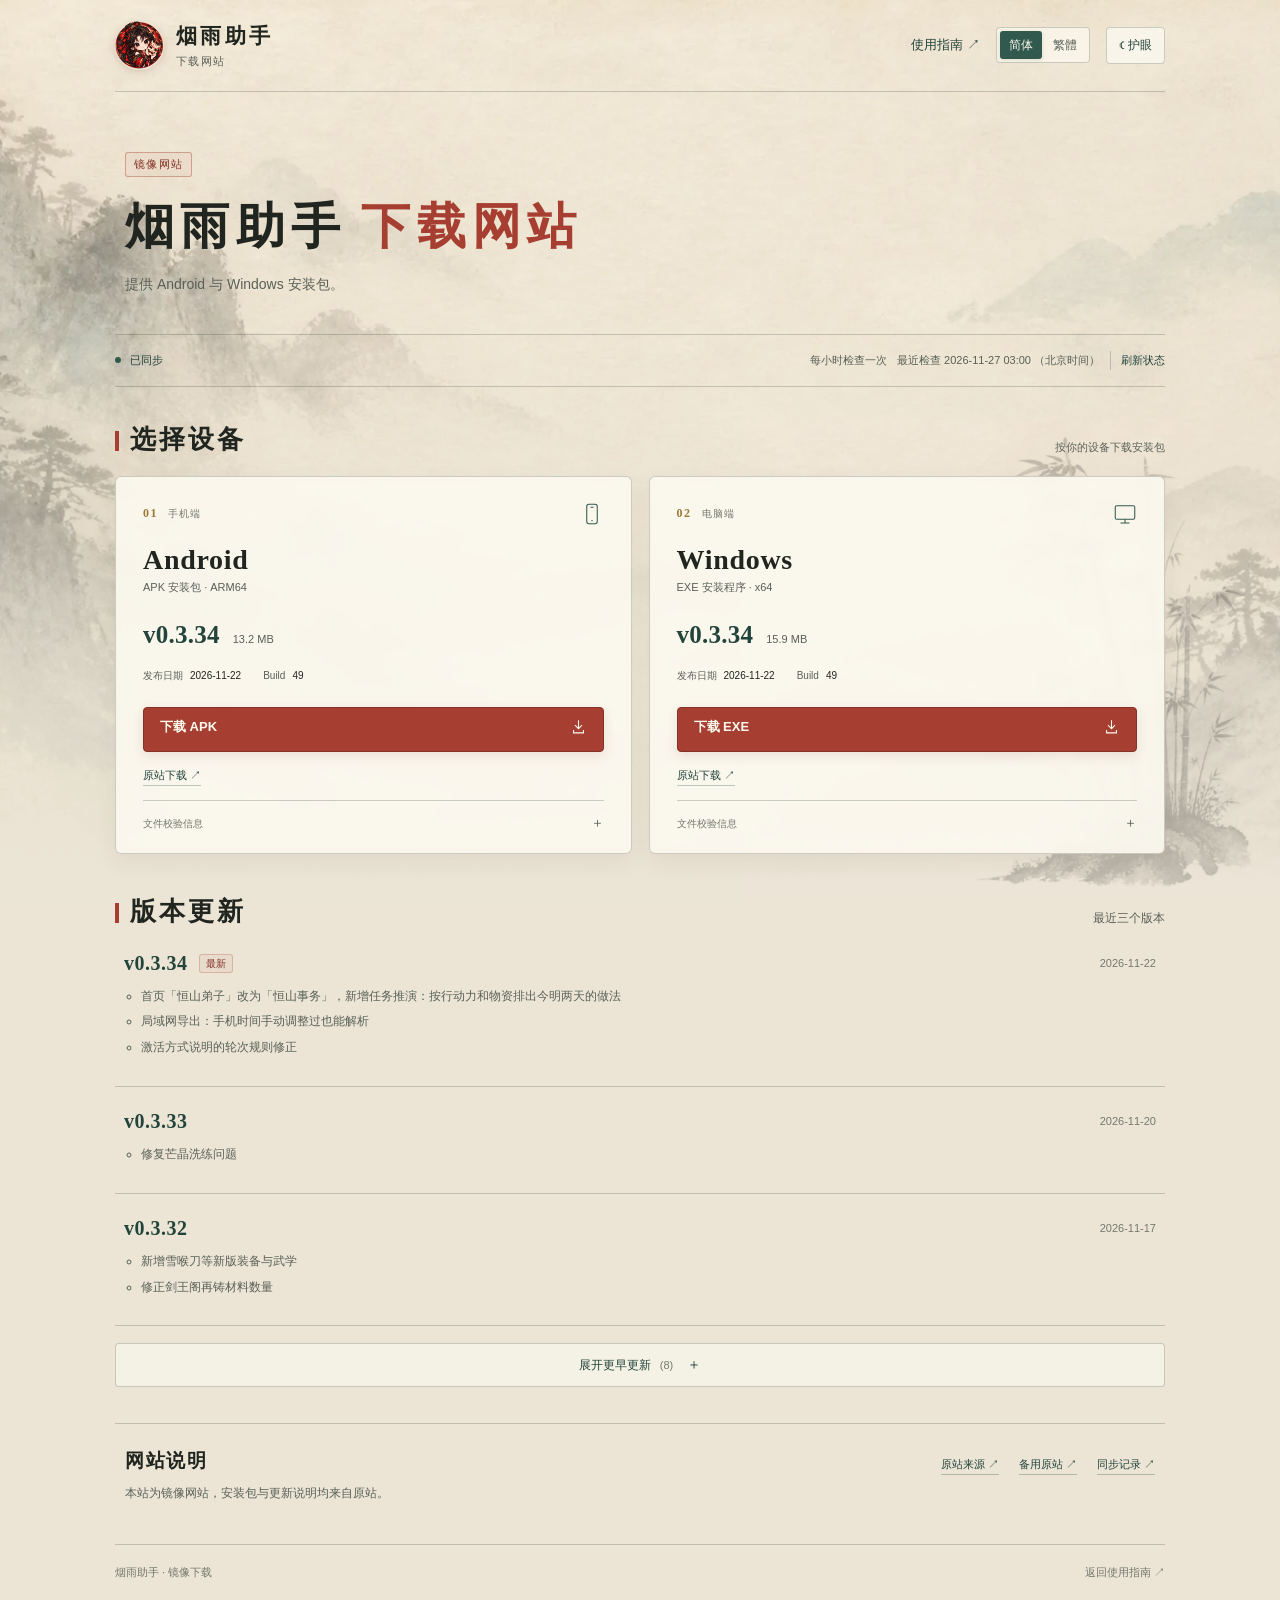
==== downloads/index.html @ e0c85e50 "Update verified app downloads and sync status" ====
<!doctype html>
<html lang="zh-CN" data-theme="bright">
<head>
<meta charset="utf-8"><meta name="viewport" content="width=device-width,initial-scale=1">
<meta name="theme-color" content="#ece5d6"><meta name="description" content="烟雨助手镜像下载网站，提供 Android 与 Windows 安装包及版本更新记录。">
<title>烟雨助手 · 下载网站</title>
<link rel="icon" href="../assets/app-icon.png" type="image/png">
<link rel="stylesheet" href="../style.css?v=20261111-ink">
<link rel="stylesheet" href="download.css?v=20261111-ink1">
<script src="download.js?v=20261111-ink1" defer></script>
</head>
<body class="download-page">
<header class="wrap topbar">
  <a class="brand" href="./"><img class="brand-logo" src="../assets/app-icon.png" width="49" height="49" alt=""><span class="brand-titles"><span class="brand-title" data-i18n="appName">烟雨助手</span><span class="brand-sub" data-i18n="downloadSite">下载网站</span></span></a>
  <nav class="toplinks" aria-label="网站导航"><a class="guide-link" href="../"><span data-i18n="guide">使用指南</span> ↗</a><div class="lang-switch" role="group" aria-label="语言切换"><button class="lang-option" type="button" data-lang="simplified" aria-pressed="true">简体</button><button class="lang-option" type="button" data-lang="traditional" aria-pressed="false">繁體</button></div><button class="theme-btn" id="themeButton" type="button" aria-pressed="false">☾ <span data-i18n="care">护眼</span></button></nav>
</header>
<main class="wrap main">
<section class="download-hero" aria-labelledby="page-title"><span class="mirror-label" data-i18n="mirrorSite">镜像网站</span><h1 id="page-title"><span data-i18n="appName">烟雨助手</span><em data-i18n="downloadSite">下载网站</em></h1><p data-i18n="intro">提供 Android 与 Windows 安装包。</p></section>
<div class="sync-line" data-status="statusOk"><span class="sync-state"><i class="sync-dot" aria-hidden="true"></i><b id="sync-status" data-i18n="statusOk">已同步</b></span><span class="sync-info"><span class="cadence" data-i18n="hourly">每小时检查一次</span><span><span data-i18n="lastChecked">最近检查</span> <time id="checked-time">2026-11-27 03:00</time> <span data-i18n="beijingTime">（北京时间）</span></span><button class="refresh-state" id="refresh-state" type="button" data-i18n="refresh">刷新状态</button></span></div>
<p class="refresh-message" id="refresh-message" role="status" hidden></p>
<section class="download-section" id="downloads" aria-labelledby="devices-title">
  <div class="section-head"><h2 id="devices-title" data-i18n="chooseDevice">选择设备</h2><p data-i18n="platformNote">按你的设备下载安装包</p></div>
  <div class="download-grid">
    <article class="download-card" data-platform="android"><div class="device-head"><span class="device-index">01 <span data-i18n="mobile">手机端</span></span><svg class="device-icon" viewBox="0 0 32 32" aria-hidden="true"><rect x="9" y="3" width="14" height="26" rx="3"/><path d="M14 7h4m-3 18h2"/></svg></div><h3 class="device-title">Android</h3><p class="device-format"><span data-i18n="apkPackage">APK 安装包</span> · ARM64</p><div class="package-version"><strong data-field="version">v0.3.34</strong><span data-field="size">13.2 MB</span></div><div class="package-meta"><span><span data-i18n="releaseDate">发布日期</span><b data-field="date">2026-11-22</b></span><span>Build<b data-field="build">49</b></span></div><div data-button><a class="download-button" data-download href="https://github.com/yygx-guide/yygx-guide.github.io/releases/download/yyhelper-android-b49-7364f1a935f95ec9/yyhelper-0.3.34-49-android.apk"><span data-i18n="downloadAPK">下载 APK</span><svg viewBox="0 0 24 24" aria-hidden="true"><path d="M12 3v12m-5-5 5 5 5-5M5 17v4h14v-4"/></svg></a></div><div class="package-links"><a class="source-download" data-source href="https://download.yanyuhelper.com/releases/android/49/download.html" target="_blank" rel="noopener noreferrer"><span data-i18n="originalDownload">原站下载</span> ↗</a></div><details class="file-verification"><summary data-i18n="fileCheck">文件校验信息</summary><code data-field="sha">7364f1a935f95ec9d36763ebebf7e92949b7b2e966c42a70a129a04872b217c0</code></details></article>
    <article class="download-card" data-platform="windows"><div class="device-head"><span class="device-index">02 <span data-i18n="desktop">电脑端</span></span><svg class="device-icon" viewBox="0 0 32 32" aria-hidden="true"><rect x="3" y="5" width="26" height="18" rx="2"/><path d="M10 28h12m-6-5v5"/></svg></div><h3 class="device-title">Windows</h3><p class="device-format"><span data-i18n="exePackage">EXE 安装程序</span> · x64</p><div class="package-version"><strong data-field="version">v0.3.34</strong><span data-field="size">15.9 MB</span></div><div class="package-meta"><span><span data-i18n="releaseDate">发布日期</span><b data-field="date">2026-11-22</b></span><span>Build<b data-field="build">49</b></span></div><div data-button><a class="download-button" data-download href="https://github.com/yygx-guide/yygx-guide.github.io/releases/download/yyhelper-windows-b49-634d7f4524b3fba5/yyhelper-0.3.34-49-windows.exe"><span data-i18n="downloadEXE">下载 EXE</span><svg viewBox="0 0 24 24" aria-hidden="true"><path d="M12 3v12m-5-5 5 5 5-5M5 17v4h14v-4"/></svg></a></div><div class="package-links"><a class="source-download" data-source href="https://download.yanyuhelper.com/releases/windows/49/download.html" target="_blank" rel="noopener noreferrer"><span data-i18n="originalDownload">原站下载</span> ↗</a></div><details class="file-verification"><summary data-i18n="fileCheck">文件校验信息</summary><code data-field="sha">634d7f4524b3fba50d913ee6c834e1d4a8c633ed17f52eef0255d42090df9e50</code></details></article>
  </div>
</section>
<section class="release-section" aria-labelledby="releases-title"><div class="section-head"><h2 id="releases-title" data-i18n="releaseHistory">版本更新</h2><p data-i18n="recentThree">最近三个版本</p></div><ol class="release-list" id="recent-releases"><li class="release-entry"><div class="release-head"><div><h3>v0.3.34</h3><span class="latest-label" data-i18n="latest">最新</span></div><time>2026-11-22</time></div><div class="release-copy"><ul><li data-note="首页「恒山弟子」改为「恒山事务」，新增任务推演：按行动力和物资排出今明两天的做法">首页「恒山弟子」改为「恒山事务」，新增任务推演：按行动力和物资排出今明两天的做法</li><li data-note="局域网导出：手机时间手动调整过也能解析">局域网导出：手机时间手动调整过也能解析</li><li data-note="激活方式说明的轮次规则修正">激活方式说明的轮次规则修正</li></ul></div></li><li class="release-entry"><div class="release-head"><div><h3>v0.3.33</h3></div><time>2026-11-20</time></div><div class="release-copy"><ul><li data-note="修复芒晶洗练问题">修复芒晶洗练问题</li></ul></div></li><li class="release-entry"><div class="release-head"><div><h3>v0.3.32</h3></div><time>2026-11-17</time></div><div class="release-copy"><ul><li data-note="新增雪喉刀等新版装备与武学">新增雪喉刀等新版装备与武学</li><li data-note="修正剑王阁再铸材料数量">修正剑王阁再铸材料数量</li></ul></div></li></ol><details class="history-disclosure" id="history-disclosure" ><summary><span class="when-closed" data-i18n="showHistory">展开更早更新</span><span class="when-open" data-i18n="hideHistory">收起历史更新</span><span class="history-count">(<span id="older-count">8</span>)</span></summary><ol class="release-list" id="older-releases"><li class="release-entry"><div class="release-head"><div><h3>v0.3.31</h3></div><time>2026-11-17</time></div><div class="release-copy"><ul><li data-note="局域网捕获优化">局域网捕获优化</li><li data-note="新增烟雨衣橱预览">新增烟雨衣橱预览</li></ul></div></li><li class="release-entry"><div class="release-head"><div><h3>v0.3.30</h3></div><time>2026-11-15</time></div><div class="release-copy"><ul><li data-note="新增鬼市推演相关功能">新增鬼市推演相关功能</li></ul></div></li><li class="release-entry"><div class="release-head"><div><h3>v0.3.29</h3></div><time>2026-11-15</time></div><div class="release-copy"><ul><li data-note="鸿蒙新增「文件解析」：可导入抓包文件（.har）导出存档，支持手机扫码上传">鸿蒙新增「文件解析」：可导入抓包文件（.har）导出存档，支持手机扫码上传</li><li data-note="副本掉落按实测存档校正，掉落与装备更准确">副本掉落按实测存档校正，掉落与装备更准确</li><li data-note="自动洗脉：目标改为排序，可选非紫脉（蓝、绿、白），计算更快">自动洗脉：目标改为排序，可选非紫脉（蓝、绿、白），计算更快</li><li data-note="恒山弟子：推演可暂停、继续，算不完也先给出路线；每日经验按游戏分笔到账">恒山弟子：推演可暂停、继续，算不完也先给出路线；每日经验按游戏分笔到账</li><li data-note="自动虎骨：按体力与材料排出合计虎骨最多的顺序">自动虎骨：按体力与材料排出合计虎骨最多的顺序</li><li data-note="精炼：角色内劲罡气计入精炼等级加成，修正预览次数">精炼：角色内劲罡气计入精炼等级加成，修正预览次数</li><li data-note="无附加装备也能推演附加材料">无附加装备也能推演附加材料</li><li data-note="手机版不再提供 ADB 导出（仅 Windows）">手机版不再提供 ADB 导出（仅 Windows）</li><li data-note="修正 Windows 局域网有时选不了 IP">修正 Windows 局域网有时选不了 IP</li><li data-note="云端存档显示实际会员等级">云端存档显示实际会员等级</li></ul></div></li><li class="release-entry"><div class="release-head"><div><h3>v0.3.28</h3></div><time>2026-11-12</time></div><div class="release-copy"><ul><li data-note="局域网兼容性优化">局域网兼容性优化</li></ul></div></li><li class="release-entry"><div class="release-head"><div><h3>v0.3.27</h3></div><time>2026-11-11</time></div><div class="release-copy"><ul><li data-note="日志完善">日志完善</li></ul></div></li><li class="release-entry"><div class="release-head"><div><h3>v0.3.25</h3></div><time>2026-11-11</time></div><div class="release-copy"><ul><li data-note="日志完善">日志完善</li></ul></div></li><li class="release-entry"><div class="release-head"><div><h3>v0.3.22</h3></div><time>2026-11-09</time></div><div class="release-copy"><ul><li data-note="修复 iOS 局域网导出解析失败的问题">修复 iOS 局域网导出解析失败的问题</li></ul></div></li><li class="release-entry"><div class="release-head"><div><h3>v0.3.10</h3></div><time>2026-11-01</time></div><div class="release-copy"><ul><li data-note="修复局域网鸿蒙导出">修复局域网鸿蒙导出</li><li data-note="修复某些功能加载存档显示数据不完整">修复某些功能加载存档显示数据不完整</li><li data-note="优化已解锁三槽的恒山子弟模拟优化">优化已解锁三槽的恒山子弟模拟优化</li><li data-note="优化精炼锻造银两显示">优化精炼锻造银两显示</li><li data-note="优化部分功能的使用">优化部分功能的使用</li></ul></div></li></ol></details></section>
<section class="source-section" aria-labelledby="source-title"><div><h2 id="source-title" data-i18n="siteInfo">网站说明</h2><p data-i18n="mirrorDescription">本站为镜像网站，安装包与更新说明均来自原站。</p></div><nav class="source-links" aria-label="来源"><a href="https://download.yanyuhelper.com/" target="_blank" rel="noopener noreferrer"><span data-i18n="source">原站来源</span> ↗</a><a href="https://download.yyhelper.app/" target="_blank" rel="noopener noreferrer"><span data-i18n="alternateSource">备用原站</span> ↗</a><a href="https://github.com/yygx-guide/yygx-guide.github.io/actions/workflows/sync-yyhelper.yml" target="_blank" rel="noopener noreferrer"><span data-i18n="syncHistory">同步记录</span> ↗</a></nav></section>
</main><footer class="wrap footer"><span data-i18n="footer">烟雨助手 · 镜像下载</span><a href="../"><span data-i18n="backGuide">返回使用指南</span> ↗</a></footer>
</body></html>
---- style.css ----
/* 观星导航：从所提供客户端的水墨视觉体系提取配色，重新设计网页布局 */
:root{color-scheme:light;--paper:#ece5d6;--paper-raised:#fbf8ef;--paper-soft:#e8dfcd;--ink:#20251f;--muted:#596057;--muted-light:#74786d;--line:rgba(40,50,43,.22);--pine:#31594d;--pine-deep:#23443b;--red:#a63f31;--red-deep:#843126;--gold:#9a7838;--shadow:rgba(57,48,36,.12);--serif:"Noto Serif CJK SC","Noto Serif SC","Source Han Serif SC","Songti SC",STSong,serif;--sans:"Noto Sans CJK SC","Noto Sans SC","Microsoft YaHei","PingFang SC",sans-serif}
*{box-sizing:border-box}html{scroll-behavior:smooth}body{min-width:320px;margin:0;background:var(--paper);color:var(--ink);font-family:var(--sans);line-height:1.7;isolation:isolate;position:relative}body::before{content:"";position:fixed;inset:0;z-index:-2;background:linear-gradient(180deg,rgba(236,229,214,.10),rgba(236,229,214,.20) 35%,var(--paper) 99%),url("assets/ink-mountains.webp") center top/cover no-repeat;opacity:.9;pointer-events:none}body::after{content:"";position:fixed;z-index:-1;right:0;bottom:0;width:min(42vw,550px);aspect-ratio:1326/1187;background:url("assets/ink-bamboo-slope.webp") right bottom/contain no-repeat;mix-blend-mode:multiply;opacity:.21;pointer-events:none}
button,a{font:inherit}button{cursor:pointer}a{color:inherit}button:focus-visible,a:focus-visible,summary:focus-visible{outline:2px solid var(--red);outline-offset:3px}button:disabled{cursor:not-allowed}.wrap{width:min(1050px,calc(100% - 52px));margin-inline:auto}.topbar{position:relative;z-index:2;display:flex;align-items:center;justify-content:space-between;gap:20px;min-height:92px;border-bottom:1px solid var(--line)}.brand{display:flex;align-items:center;gap:12px;text-decoration:none;min-width:0}.brand-logo{width:49px;height:49px;border-radius:50%;object-fit:cover;box-shadow:0 2px 10px rgba(83,42,28,.18)}.brand-titles{display:flex;flex-direction:column;line-height:1.2;gap:5px}.brand-title{font:700 21px var(--serif);letter-spacing:.16em}.brand-sub{font-size:11px;color:var(--muted);letter-spacing:.14em}.toplinks{display:flex;align-items:center;gap:23px}.toplinks a{text-decoration:none;color:var(--pine-deep);font-size:13px;white-space:nowrap}.toplinks a:hover{color:var(--red)}.theme-btn{border:1px solid var(--line);border-radius:4px;background:rgba(251,248,239,.8);color:var(--pine-deep);padding:7px 12px;min-height:36px;font-size:12px;white-space:nowrap}.theme-btn:hover{border-color:var(--pine)}
.hero{display:flex;align-items:center;padding:68px 12px 55px;min-height:335px}.hero>div{max-width:680px}.eyebrow{display:flex;align-items:center;gap:12px;font-size:11px;font-weight:700;letter-spacing:.22em;color:var(--gold)}.eyebrow::before{content:"";width:30px;height:1px;background:var(--red)}.hero h1{margin:13px 0 14px;font:700 clamp(35px,4.7vw,56px)/1.4 var(--serif);letter-spacing:.15em;color:#202920;text-shadow:0 1px 0 rgba(255,255,255,.65)}.hero h1 em{font-style:normal;color:var(--red)}.hero p{margin:0;color:var(--muted);font-size:15px;line-height:1.95}.hero-actions{display:flex;align-items:center;gap:20px;margin-top:27px;flex-wrap:wrap}.main-button{display:inline-flex;align-items:center;justify-content:center;gap:14px;min-height:45px;border:1px solid var(--red-deep);border-radius:4px;background:var(--red);color:#fffaf0;padding:9px 21px;text-decoration:none;font-size:14px;font-weight:600;box-shadow:0 5px 14px rgba(132,49,38,.16);transition:background .2s,transform .2s}.main-button:hover{background:var(--red-deep);transform:translateY(-1px)}.secondary-link{font-size:13px;color:var(--pine-deep);text-decoration:none;border-bottom:1px solid rgba(49,89,77,.4);padding-bottom:2px}.secondary-link:hover{color:var(--red);border-color:var(--red)}.status-note{display:flex;align-items:center;gap:9px;margin-top:21px!important;color:var(--muted-light)!important;font-size:12px!important}.status-dot{width:7px;height:7px;display:inline-block;border-radius:50%;background:var(--pine);flex:none}
.section-head{display:flex;justify-content:space-between;align-items:end;gap:12px;margin-bottom:18px}.section-head h2{margin:0;font:700 26px var(--serif);letter-spacing:.11em}.section-head h2::before{content:"";display:inline-block;width:4px;height:20px;background:var(--red);margin-right:11px;vertical-align:-3px}.section-head p{margin:0;color:var(--muted);font-size:12px}.flow-section{scroll-margin-top:30px;padding-bottom:18px}.card-grid{display:grid;grid-template-columns:repeat(2,minmax(0,1fr));gap:14px}.nav-card{position:relative;display:flex;flex-direction:column;align-items:stretch;min-height:174px;padding:22px 25px;border:1px solid var(--line);border-radius:6px;background:rgba(251,248,239,.94);box-shadow:0 9px 24px rgba(57,48,36,.07);backdrop-filter:blur(5px);text-align:left;color:var(--ink);overflow:hidden;transition:background .18s,border-color .18s,box-shadow .18s,transform .18s}.nav-card:hover{border-color:rgba(49,89,77,.52);background:rgba(255,252,244,.98);box-shadow:0 12px 28px rgba(57,48,36,.12);transform:translateY(-2px)}.nav-card::after{content:"";position:absolute;left:25px;bottom:0;width:58px;height:2px;background:var(--red);transform:scaleX(0);transform-origin:left;transition:transform .2s}.nav-card:hover::after{transform:scaleX(1)}.nav-card .card-head{display:flex;align-items:center;justify-content:space-between}.num{color:var(--gold);font:700 12px var(--serif);letter-spacing:.12em}.num i{font-style:normal;font:400 10px var(--sans);letter-spacing:.13em;color:var(--muted-light);margin-left:8px}.card-arrow{color:var(--pine);font-size:20px;font-weight:300}.card-title{display:flex;align-items:center;gap:10px;margin-top:18px;font:700 23px var(--serif);letter-spacing:.06em}.card-desc{margin-top:8px;color:var(--muted);font-size:13px;line-height:1.65}.card-foot{margin-top:auto;padding-top:14px;font-size:12px;color:var(--pine);font-weight:600}.tiny-tag{display:inline-block;margin-left:4px;padding:2px 7px;border:1px solid rgba(166,63,49,.3);border-radius:3px;background:rgba(166,63,49,.07);color:var(--red-deep);font:500 11px var(--sans);letter-spacing:0;vertical-align:2px}.tiny-tag[hidden]{display:none}.wide-card{grid-column:1/-1;min-height:0;padding:0}.wide-trigger{display:block;width:100%;border:0;background:none;color:inherit;text-align:left;padding:22px 25px 24px;cursor:pointer}.wide-trigger .card-title{margin-top:14px}.wide-trigger .card-desc{margin-top:7px}.wide-trigger:hover .card-arrow{color:var(--red)}.wide-card[aria-expanded="true"]{border-color:rgba(49,89,77,.5)}.wide-card[aria-expanded="true"] .card-arrow{transform:rotate(180deg)}.expand-panel{border-top:1px solid var(--line);padding:17px 25px 21px;background:rgba(238,232,219,.48)}.expand-panel[hidden]{display:none}.platform-grid{display:grid;grid-template-columns:repeat(3,minmax(0,1fr));gap:11px}.platform-btn{display:flex;align-items:center;gap:12px;min-height:75px;padding:12px 14px;border:1px solid var(--line);border-radius:4px;background:rgba(251,248,239,.92);text-align:left;color:var(--ink);transition:border-color .15s,background .15s}.platform-btn:hover{border-color:var(--pine);background:var(--paper-raised)}.platform-symbol{flex:0 0 34px;height:34px;display:grid;place-items:center;border:1px solid rgba(49,89,77,.25);border-radius:4px;background:rgba(49,89,77,.065);color:var(--pine);font:700 17px var(--serif)}.platform-copy{display:flex;flex-direction:column;gap:2px;min-width:0}.platform-copy strong{font-size:14px}.platform-copy small{font-size:11px;color:var(--muted)}.panel-note{margin:13px 0 0;color:var(--muted);font-size:12px}.faq-list{display:grid;gap:0}.faq-list details{border-bottom:1px solid var(--line)}.faq-list details:last-child{border-bottom:0}.faq-list summary{cursor:pointer;min-height:48px;padding:10px 4px;font-size:14px;font-weight:600;color:var(--pine-deep)}.faq-list details p{margin:0 0 14px;padding:0 4px;color:var(--muted);font-size:13px;line-height:1.8}.more-link{display:inline-block;margin-top:15px;color:var(--red-deep);font-size:13px;text-decoration:none;border-bottom:1px solid rgba(166,63,49,.36)}.more-link:hover{border-color:var(--red)}
.community{padding:28px 0 0;scroll-margin-top:24px}.community-panel{position:relative;display:flex;align-items:center;justify-content:space-between;gap:22px;min-height:148px;padding:26px 32px;border:1px solid rgba(49,89,77,.35);border-radius:6px;background:linear-gradient(110deg,rgba(235,238,228,.97),rgba(251,248,239,.94));box-shadow:0 8px 22px rgba(57,48,36,.07);overflow:hidden}.community-panel::after{content:"江湖";position:absolute;right:150px;top:-38px;font:700 130px var(--serif);color:rgba(49,89,77,.05);pointer-events:none}.community-panel h3{position:relative;z-index:1;margin:0 0 8px;font:700 23px var(--serif);color:var(--pine-deep);letter-spacing:.09em}.community-panel p{position:relative;z-index:1;margin:0;color:var(--muted);font-size:13px;line-height:1.8}.community-panel .main-button{flex:0 0 auto;background:var(--pine);border-color:var(--pine-deep)}.community-panel .main-button:hover{background:var(--pine-deep)}.bottom-tip{margin:24px 0 0;text-align:center;color:var(--muted-light);font-size:12px}.footer{display:flex;justify-content:space-between;gap:20px;margin-top:32px;padding:20px 0 28px;border-top:1px solid var(--line);font-size:11px;color:var(--muted-light)}
.modal{position:fixed;inset:0;width:min(600px,calc(100% - 32px));max-height:min(84vh,760px);margin:auto;padding:0;border:1px solid rgba(40,50,43,.35);border-radius:7px;background:var(--paper-raised);color:var(--ink);box-shadow:0 24px 80px rgba(20,24,21,.3);overflow:auto}.modal::backdrop{background:rgba(20,26,22,.55);backdrop-filter:blur(3px)}.modal-top{display:flex;align-items:center;justify-content:space-between;gap:10px;padding:19px 27px 0}.modal-kicker{font:700 11px var(--sans);letter-spacing:.18em;color:var(--gold)}.close{width:33px;height:33px;display:grid;place-items:center;border:1px solid var(--line);border-radius:50%;background:transparent;color:var(--muted);font-size:22px;line-height:1}.close:hover{border-color:var(--red);color:var(--red)}.modal-body{padding:6px 28px 28px}.modal h2{margin:5px 0 13px;font:700 29px var(--serif);letter-spacing:.08em}.modal h2::after{content:"";display:block;width:40px;height:2px;background:var(--red);margin-top:11px}.modal p,.modal li{font-size:14px;color:var(--muted);line-height:1.85}.modal ul{padding-left:20px;margin:12px 0}.modal li{padding-bottom:6px}.modal-actions{display:flex;align-items:center;gap:12px;flex-wrap:wrap;margin-top:24px}.ghost-btn{min-height:45px;padding:9px 18px;border:1px solid var(--line);border-radius:4px;background:transparent;color:var(--pine-deep);font-size:13px}.ghost-btn:hover{background:var(--paper-soft)}.notice-box{border-left:3px solid var(--red);background:rgba(166,63,49,.055);padding:13px 15px;margin:15px 0}.notice-box strong{display:block;color:var(--red-deep);font-size:14px}.notice-box p{margin:4px 0 0;font-size:13px}.feature-points{display:grid;grid-template-columns:repeat(3,minmax(0,1fr));gap:9px;margin:17px 0}.feature-point{padding:14px 11px;border:1px solid var(--line);background:rgba(232,223,205,.36);border-radius:4px}.feature-point strong{display:block;color:var(--pine-deep);font-size:14px;margin-bottom:4px}.feature-point span{display:block;color:var(--muted);font-size:12px;line-height:1.65}.smallprint{font-size:12px!important;color:var(--muted-light)!important;margin:12px 0 0}.guide-box{border:1px solid var(--line);border-radius:4px;padding:12px 16px;background:rgba(232,223,205,.32)}.guide-box strong{font-size:14px;color:var(--pine-deep)}.guide-box p{margin:5px 0 0;font-size:13px}
/* 护眼模式沿用软件内的深色水墨素材 */
html[data-theme="care"]{color-scheme:dark;--paper:#17191b;--paper-raised:#25272a;--paper-soft:#323334;--ink:#e8e4dc;--muted:#b7b5b0;--muted-light:#989b9a;--line:rgba(202,207,202,.2);--pine:#9fc5b8;--pine-deep:#b8d5cb;--red:#ca7463;--red-deep:#df9787;--gold:#c2ab83;--shadow:rgba(0,0,0,.28)}html[data-theme="care"] body{background:var(--paper)}html[data-theme="care"] body::before{background:linear-gradient(180deg,rgba(18,19,22,.18),rgba(18,19,22,.48) 45%,var(--paper) 100%),url("assets/ink-mist-characters-care.webp") center top/cover no-repeat;opacity:1}html[data-theme="care"] body::after{display:none}html[data-theme="care"] .hero h1{color:var(--ink);text-shadow:none}html[data-theme="care"] .nav-card{background:rgba(37,39,42,.94)}html[data-theme="care"] .nav-card:hover{background:rgba(49,51,54,.98)}html[data-theme="care"] .community-panel{background:linear-gradient(115deg,rgba(35,48,43,.97),rgba(37,39,42,.95))}html[data-theme="care"] .main-button{background:#a95345;border-color:#b86857;color:#fff8ee}html[data-theme="care"] .community-panel .main-button{background:#31594d;border-color:#7ca596;color:#fff8ee}html[data-theme="care"] .theme-btn{background:rgba(37,39,42,.82);color:var(--ink)}html[data-theme="care"] .notice-box{background:rgba(202,116,99,.08)}html[data-theme="care"] .expand-panel{background:rgba(40,42,44,.72)}html[data-theme="care"] .platform-btn{background:rgba(34,36,39,.92);color:var(--ink)}html[data-theme="care"] .platform-btn:hover{background:rgba(52,54,56,.98)}html[data-theme="care"] .feature-point{background:rgba(255,255,255,.035)}html[data-theme="care"] .guide-box{background:rgba(255,255,255,.035)}
@media(max-width:850px){.toplinks{gap:12px}.toplinks a{display:none}.hero{padding-top:52px}.community-panel{padding:24px}}
@media(max-width:620px){.wrap{width:calc(100% - 28px)}.topbar{min-height:76px}.brand-logo{width:43px;height:43px}.brand-title{font-size:18px}.brand-sub{font-size:10px}.hero{display:block;min-height:0;padding:48px 6px 36px}.hero h1{font-size:37px;letter-spacing:.09em}.hero p{font-size:13px}.hero-actions{margin-top:23px}.status-note{margin-top:18px!important}.section-head{align-items:start}.section-head h2{font-size:23px}.section-head p{font-size:11px}.card-grid{grid-template-columns:1fr;gap:11px}.nav-card{min-height:146px;padding:19px 20px}.nav-card.wide-card{min-height:0;padding:0}.card-title{margin-top:12px;font-size:21px}.wide-trigger{padding:18px 20px 20px}.wide-card{min-height:0}.expand-panel{padding:14px 17px 17px}.platform-grid{grid-template-columns:1fr;gap:8px}.platform-btn{min-height:62px}.community{padding-top:25px}.community-panel{display:block;padding:24px 20px}.community-panel h3{font-size:21px}.community-panel .main-button{margin-top:18px;width:100%}.footer{display:block;text-align:center}.footer span{display:block;margin-bottom:5px}.modal-body{padding:4px 21px 22px}.modal-top{padding:17px 20px 0}.modal h2{font-size:25px}.feature-points{grid-template-columns:1fr}.feature-point{padding:11px 13px}.modal-actions>*{flex:1 1 auto}.toplinks{gap:8px}.theme-btn{padding:6px 10px}}

/* 简体 / 繁體：与护眼按钮统一的轻量化控制 */
.toplinks{gap:14px}
.lang-switch{display:inline-flex;align-items:center;gap:2px;padding:3px;border:1px solid var(--line);border-radius:4px;background:rgba(251,248,239,.72);white-space:nowrap}
.lang-option{border:0;border-radius:3px;padding:5px 9px;background:transparent;color:var(--muted);font-size:12px;line-height:1.45;min-height:28px;white-space:nowrap}
.lang-option[aria-pressed="true"]{background:var(--pine);color:#fffaf0;box-shadow:0 1px 4px rgba(35,68,59,.14)}
.lang-option:hover:not([aria-pressed="true"]){background:rgba(49,89,77,.08);color:var(--pine-deep)}
html[data-theme="care"] .lang-switch{background:rgba(37,39,42,.82)}
html[data-theme="care"] .lang-option[aria-pressed="true"]{background:#31594d;color:#fff8ee}
@media(max-width:620px){.toplinks{gap:7px}.lang-option{padding:5px 7px}.theme-btn{padding:6px 8px}.topbar{gap:8px}}
@media(max-width:390px){.brand-logo{width:36px;height:36px}.brand{gap:7px}.brand-title{font-size:16px;letter-spacing:.08em}.brand-sub{font-size:9px;letter-spacing:0}.lang-option{padding:5px 6px}.toplinks{gap:5px}}

@media(prefers-reduced-motion:reduce){html{scroll-behavior:auto}*,*::before,*::after{transition:none!important}}

/* APP 下载入口与二次确认弹窗 */
.download-trigger{border:0;border-bottom:1px solid rgba(49,89,77,.4);border-radius:0;background:transparent;padding:0 0 2px;line-height:1.7;white-space:nowrap}
.download-trigger:hover{border-color:var(--red)}
.download-help{margin-top:17px}
.download-help ol{margin:8px 0 0;padding-left:21px}
.download-help li{padding-bottom:8px;font-size:13px;line-height:1.8}
.download-help li:last-child{padding-bottom:0}
.download-help li b{color:var(--pine-deep);font-weight:650}
.main-button.is-disabled{background:var(--muted-light);border-color:var(--muted-light);opacity:.75;cursor:not-allowed;pointer-events:none;box-shadow:none}
.download-url-fallback{font-size:12px!important;word-break:break-all;user-select:all;padding:10px;border:1px dashed var(--line);border-radius:4px;background:var(--paper-soft)}
.download-url-fallback[hidden]{display:none}
@media(max-width:620px){.download-help ol{padding-left:19px}.download-help li{font-size:12px}}

/* 02 功能与试用：三个简短关键词，保持初次说明与功能试用两个独立入口 */
.feature-modal-body .feature-summary{margin:3px 0 18px;line-height:1.8}
.feature-modal-body .feature-points{margin:0 0 20px;gap:10px}
.feature-modal-body .feature-point{display:flex;align-items:center;justify-content:center;text-align:center;min-height:64px;padding:12px 7px;background:rgba(232,223,205,.28)}
.feature-modal-body .feature-point strong{margin:0;font-size:14px;font-weight:650;letter-spacing:.025em}
.feature-beginner-tip{display:flex;align-items:center;gap:5px 7px;flex-wrap:wrap;padding:12px 0 0;border-top:1px solid var(--line);color:var(--muted);font-size:13px}
.feature-beginner-tip a{color:var(--pine-deep);font-weight:650;text-decoration:underline;text-decoration-color:rgba(49,89,77,.34);text-underline-offset:3px}
.feature-beginner-tip a:hover{color:var(--red)}
.feature-modal-body .modal-actions{margin-top:20px}
@media(max-width:420px){.feature-modal-body .feature-points{gap:6px}.feature-modal-body .feature-point{padding:10px 4px;min-height:60px}.feature-modal-body .feature-point strong{font-size:12px}}


/* 04 存档导出：与前三个卡片保持两列排列，弹窗中直接选择系统 */
.export-modal{width:min(535px,calc(100% - 32px))}
.export-modal .export-intro{margin:0 0 17px;font-size:13px}
.export-options{display:grid;grid-template-columns:1fr;gap:10px}
.export-option{display:flex;align-items:center;gap:14px;min-height:76px;padding:13px 16px;border:1px solid var(--line);border-radius:5px;background:rgba(232,223,205,.22);text-decoration:none;color:var(--ink);transition:background .18s,border-color .18s,transform .18s,box-shadow .18s}
.export-option:hover{background:rgba(232,223,205,.45);border-color:var(--pine);transform:translateY(-1px);box-shadow:0 5px 15px rgba(57,48,36,.06)}
.export-symbol{flex:0 0 42px;width:42px;height:42px;display:grid;place-items:center;border:1px solid rgba(49,89,77,.25);border-radius:5px;background:rgba(49,89,77,.07);color:var(--pine-deep);font:700 19px var(--serif)}
.export-option-text{display:flex;flex:1;flex-direction:column;gap:1px;min-width:0}
.export-option-text strong{font-size:15px;font-weight:650}
.export-option-text small{font-size:12px;color:var(--muted)}
.export-arrow{font-size:20px;color:var(--pine);margin-left:auto}
.export-modal .export-note{margin:14px 0 0;font-size:12px;color:var(--muted-light)}
.export-modal .modal-actions{margin-top:20px}
.export-modal[open]{animation:gx-modal-enter .20s cubic-bezier(.2,.7,.2,1) both}
.export-modal[open]::backdrop{animation:gx-backdrop-enter .20s ease-out both}
@keyframes gx-modal-enter{from{opacity:0;transform:translateY(10px) scale(.985)}to{opacity:1;transform:translateY(0) scale(1)}}
@keyframes gx-backdrop-enter{from{opacity:0}to{opacity:1}}
html[data-theme="care"] .export-option{background:rgba(255,255,255,.035)}
html[data-theme="care"] .export-option:hover{background:rgba(255,255,255,.08)}
@media(max-width:620px){.export-option{min-height:70px;padding:11px 13px}.export-symbol{flex-basis:38px;width:38px;height:38px}}
@media(prefers-reduced-motion:reduce){.export-modal[open],.export-modal[open]::backdrop{animation:none!important}}


/* 2026-10-09: 授权说明/获取双入口（暂停购买时仍清楚显示该入口） */
.license-intro{margin:3px 0 18px!important}
.license-choices{display:grid;grid-template-columns:repeat(2,minmax(0,1fr));gap:12px;margin:19px 0 12px}
.license-choice{min-width:0;position:relative;display:flex;flex-direction:column;gap:6px;min-height:160px;padding:19px 17px;border:1px solid rgba(49,89,77,.30);border-radius:6px;background:rgba(49,89,77,.045);color:var(--ink);text-decoration:none;transition:border-color .2s,background .2s,transform .2s}
.license-choice-guide:hover{border-color:var(--pine);background:rgba(49,89,77,.1);transform:translateY(-2px)}
.license-choice-index{display:flex;align-items:center;gap:8px;font-size:11px;font-weight:650;letter-spacing:.05em;color:var(--gold)}
.license-choice strong{font:700 21px var(--serif);color:var(--pine-deep);margin-top:5px}
.license-choice small{font-size:12px;line-height:1.65;color:var(--muted)}
.license-choice-arrow{position:absolute;right:16px;top:15px;font-size:20px;color:var(--pine)}
.license-choice-purchase{border-color:rgba(166,63,49,.24);background:rgba(166,63,49,.045)}
.license-choice-purchase strong{color:var(--ink)}
.license-pause-tag{padding:2px 7px;border:1px solid rgba(166,63,49,.27);border-radius:3px;color:var(--red-deep);background:rgba(166,63,49,.08);letter-spacing:0}
.license-choice-purchase.is-disabled{cursor:not-allowed;opacity:1;transform:none!important}
.license-choice-purchase.is-disabled *{cursor:not-allowed}
.license-choice-purchase.is-disabled:hover{border-color:rgba(166,63,49,.24);background:rgba(166,63,49,.045);transform:none}
.license-state-note{font-size:12px!important;line-height:1.65!important;color:var(--muted-light)!important;margin:11px 0 0!important}
/* 04: 三个系统入口与人工代导分别成组，不额外叠弹窗 */
.export-assistance{margin-top:17px;padding-top:14px;border-top:1px solid var(--line)}
.export-assistance-caption{display:block;margin-bottom:9px;font-size:12px;color:var(--muted-light)}
.export-option-manual{background:rgba(49,89,77,.06);border-color:rgba(49,89,77,.35)}
.export-option-manual .export-symbol{background:rgba(49,89,77,.09)}
html[data-theme="care"] .export-option-manual{background:rgba(255,255,255,.05)}
/* 首页游戏交流：无需跳到额外的飞书文档 */
.community-choices{display:grid;grid-template-columns:repeat(3,minmax(0,1fr));gap:12px}
.community-choice{display:flex;align-items:center;gap:12px;min-width:0;padding:18px 14px;background:rgba(251,248,239,.94);border:1px solid rgba(49,89,77,.28);border-radius:6px;color:var(--ink);text-decoration:none;transition:border-color .2s,transform .2s,background .2s}
.community-choice:hover{border-color:var(--pine);background:var(--paper-raised);transform:translateY(-2px)}
.community-icon{display:grid;place-items:center;flex:0 0 40px;width:40px;height:40px;border-radius:5px;background:rgba(49,89,77,.08);color:var(--pine-deep);font:700 16px var(--serif)}
.community-copy{display:flex;flex-direction:column;gap:4px;min-width:0}
.community-copy strong{font-size:14px;color:var(--pine-deep)}
.community-copy small{font-size:11px;color:var(--muted);line-height:1.5}
.community-arr{margin-left:auto;font-size:19px;color:var(--pine)}
.community-bottom{display:flex;justify-content:space-between;align-items:center;gap:16px;margin-top:12px;font-size:12px;color:var(--muted)}
.community-bottom a{color:var(--pine-deep);text-decoration:none;border-bottom:1px solid rgba(49,89,77,.35);white-space:nowrap}
.community-bottom a:hover{color:var(--red)}
.community-choice[data-empty="true"],.community-bottom a[data-empty="true"]{opacity:.55;cursor:not-allowed}
html[data-theme="care"] .community-choice{background:rgba(35,38,40,.88)}
@media(max-width:800px){.community-choices{grid-template-columns:1fr}.community-choice{min-height:68px}.community-bottom{flex-wrap:wrap}}
@media(max-width:460px){.license-choices{grid-template-columns:1fr}.license-choice{min-height:125px}.license-choice strong{font-size:19px}}
@media(prefers-reduced-motion:no-preference){.license-choice,.community-choice{will-change:transform}}

/* 店铺入口已停用；QQ / 内部 TG 卡片仍为说明弹窗。 */
.community-choice[type="button"]{width:100%;font:inherit;text-align:left;cursor:pointer}
.community-choice:focus-visible{outline:2px solid var(--pine);outline-offset:3px}
.license-choice-purchase.is-disabled:hover{border-color:rgba(166,63,49,.24);background:rgba(166,63,49,.045)}
.community-info-modal{width:min(520px,calc(100% - 32px))}
.community-info-modal .modal-body p{margin-top:8px;line-height:1.85}


/* 05 | 使用问题：完整卡片触发弹窗，四项问题目录 */
.nav-card.wide-card.faq-entry{width:100%;min-height:168px;padding:22px 25px 24px;cursor:pointer}
.faq-entry .card-title{margin-top:14px}
.faq-entry .card-desc{margin-top:7px}
.faq-entry .card-foot{margin-top:auto}
.faq-modal{width:min(555px,calc(100% - 32px))}
.faq-modal-intro{margin:2px 0 18px!important;font-size:13px!important}
.faq-directory{display:grid;grid-template-columns:1fr;gap:10px}
.faq-directory-link{display:flex;align-items:center;gap:14px;min-width:0;min-height:77px;padding:13px 16px;border:1px solid var(--line);border-radius:5px;background:rgba(232,223,205,.22);color:var(--ink);text-decoration:none;transition:background .18s,border-color .18s,transform .18s,box-shadow .18s}
.faq-directory-link:hover{background:rgba(232,223,205,.45);border-color:var(--pine);transform:translateY(-1px);box-shadow:0 5px 15px rgba(57,48,36,.06)}
.faq-directory-num{display:grid;place-items:center;flex:none;width:42px;height:42px;border:1px solid rgba(49,89,77,.25);border-radius:5px;background:rgba(49,89,77,.07);color:var(--pine-deep);font:700 17px var(--serif)}
.faq-directory-copy{display:flex;flex:1;flex-direction:column;gap:3px;min-width:0}
.faq-directory-copy strong{font-size:15px;line-height:1.45;font-weight:650}
.faq-directory-copy small{font-size:12px;line-height:1.55;color:var(--muted)}
.faq-directory-arrow{margin-left:auto;font-size:20px;color:var(--pine)}
.faq-modal .faq-modal-note{margin:14px 0 0;font-size:12px;color:var(--muted-light)}
.faq-modal .modal-actions{margin-top:17px}
.faq-modal[open]{animation:gx-modal-enter .20s cubic-bezier(.2,.7,.2,1) both}
.faq-modal[open]::backdrop{animation:gx-backdrop-enter .20s ease-out both}
html[data-theme="care"] .faq-directory-link{background:rgba(255,255,255,.035)}
html[data-theme="care"] .faq-directory-link:hover{background:rgba(255,255,255,.08)}
@media(max-width:620px){
  .nav-card.wide-card.faq-entry{min-height:146px;padding:19px 20px}
  .faq-directory-link{gap:11px;min-height:72px;padding:12px}
  .faq-directory-num{width:37px;height:37px;font-size:15px}
  .faq-directory-copy strong{font-size:14px}
  .faq-directory-copy small{font-size:11px}
}
@media(prefers-reduced-motion:reduce){.faq-modal[open],.faq-modal[open]::backdrop{animation:none!important}}

/* 每日公告：恢复左侧绿色竖线的简洁正文，保留底部整行确认按钮 */
.daily-announcement-modal{
  width:min(490px,calc(100% - 32px));
  border-color:rgba(77,78,65,.24);
  border-radius:9px;
  box-shadow:0 22px 70px rgba(22,26,20,.25);
}
.daily-announcement-modal .modal-top{padding:28px 32px 0}
.daily-announcement-modal .modal-kicker{letter-spacing:.17em;font-size:11px}
.daily-announcement-modal .modal-body{padding:6px 32px 30px}
.daily-announcement-modal h2{margin:4px 0 22px;font-size:28px;letter-spacing:.08em}
.daily-announcement-modal h2::after{margin-top:12px;width:38px}
.daily-announcement-modal h2:focus{outline:none}
.daily-announcement-modal .daily-announcement-copy{
  margin:0;
  padding:3px 0 3px 18px;
  background:transparent;
  border:0;
  border-left:3px solid var(--pine);
  border-radius:0;
}
.daily-announcement-modal .daily-announcement-copy p{
  margin:0;
  padding:0;
  font-size:15px;
  color:var(--ink);
  line-height:1.95;
}
.daily-announcement-modal .daily-announcement-copy p+p{
  margin-top:16px;
  border:0;
}
.daily-announcement-modal .daily-announcement-copy .daily-tg-open{
  appearance:none;
  border:0;
  background:transparent;
  padding:0;
  display:inline;
  font:inherit;
  cursor:pointer;
  color:var(--pine-deep);
  font-weight:700;
  text-decoration:underline;
  text-underline-offset:4px;
  text-decoration-thickness:1px;
}
.daily-announcement-modal .modal-actions{display:block;margin-top:22px}
.daily-announcement-modal .modal-actions .main-button{
  width:100%;
  min-height:49px;
  padding:11px 18px;
  font-size:15px;
  letter-spacing:.09em;
  border-radius:5px;
}
.daily-announcement-modal .daily-announcement-hint{
  margin:12px 0 0;
  text-align:center;
  color:var(--muted-light);
  font-size:12px;
}
@media(max-width:520px){
  .daily-announcement-modal .modal-top{padding:23px 22px 0}
  .daily-announcement-modal .modal-body{padding:5px 22px 23px}
  .daily-announcement-modal h2{font-size:25px;margin-bottom:19px}
  .daily-announcement-modal .daily-announcement-copy{padding:3px 0 3px 14px}
  .daily-announcement-modal .daily-announcement-copy p{font-size:14px;padding:0}
  .daily-announcement-modal .modal-actions{margin-top:18px}
}
.daily-announcement-modal[open]{animation:gx-modal-enter .20s cubic-bezier(.2,.7,.2,1) both}
.daily-announcement-modal[open]::backdrop{animation:gx-backdrop-enter .20s ease-out both}
@media (prefers-reduced-motion:reduce){.daily-announcement-modal[open],.daily-announcement-modal[open]::backdrop{animation:none!important}}

/* 游戏交流下方：其他文件（历史安装包） */
.other-files{padding:30px 0 0;scroll-margin-top:24px}
.other-files .section-head{margin-bottom:16px}
.other-file-card{display:flex;align-items:center;gap:18px;min-height:105px;padding:19px 25px;border:1px solid rgba(49,89,77,.29);border-radius:6px;background:rgba(251,248,239,.94);box-shadow:0 8px 22px rgba(57,48,36,.06);color:var(--ink);text-decoration:none;transition:background .2s,border-color .2s,box-shadow .2s,transform .2s}
.other-file-card:hover{border-color:var(--pine);background:var(--paper-raised);box-shadow:0 11px 24px rgba(57,48,36,.1);transform:translateY(-2px)}
.other-file-card:focus-visible{outline:2px solid var(--pine);outline-offset:3px}
.other-file-icon{display:grid;place-items:center;flex:0 0 55px;width:55px;height:55px;border:1px solid rgba(49,89,77,.17);border-radius:5px;background:rgba(49,89,77,.07);color:var(--pine-deep)}
.other-file-copy{display:flex;flex:1;flex-direction:column;gap:4px;min-width:0}
.other-file-copy strong{color:var(--pine-deep);font-size:16px;line-height:1.5;font-weight:700}
.other-file-copy small{color:var(--muted);font-size:12px;line-height:1.5}
.other-file-arrow{flex:none;margin-left:auto;color:var(--pine);font-size:22px;line-height:1}
html[data-theme="care"] .other-file-card{background:rgba(35,38,40,.88)}
html[data-theme="care"] .other-file-card:hover{background:var(--paper-raised)}
@media(max-width:600px){.other-files{padding-top:24px}.other-file-card{min-height:90px;padding:15px 14px;gap:12px}.other-file-icon{flex-basis:44px;width:44px;height:44px}.other-file-copy strong{font-size:14px}.other-file-copy small{font-size:11px}.other-file-arrow{font-size:19px}}

/* 2026-10-24：第二步弹窗中保留低调的店铺购买入口 */
.store-entry-row{display:flex;align-items:center;gap:12px;flex-wrap:wrap;margin-top:15px;padding-top:14px;border-top:1px solid var(--line)}
.store-entry-caption{font-size:12px;color:var(--muted-light)}
.store-entry-link{display:inline-flex;align-items:center;gap:9px;min-height:33px;padding:5px 11px;border:1px solid rgba(49,89,77,.24);border-radius:4px;background:rgba(49,89,77,.035);color:var(--pine-deep);text-decoration:none;font-size:13px;transition:background .2s,border-color .2s}
.store-entry-link:hover{background:rgba(49,89,77,.10);border-color:var(--pine)}
.store-entry-link:focus-visible{outline:2px solid var(--pine);outline-offset:2px}
.store-entry-status{padding:1px 6px;border-radius:3px;background:rgba(166,63,49,.07);color:var(--red-deep);font-size:11px;white-space:nowrap}
.store-entry-arrow{font-size:15px;color:var(--pine)}
.store-entry-link[data-empty="true"]{cursor:not-allowed;opacity:.65}
html[data-theme="care"] .store-entry-link{background:rgba(255,255,255,.03)}
html[data-theme="care"] .store-entry-link:hover{background:rgba(255,255,255,.07)}

/* 2026-10-24：仅压缩「05 使用问题目录」的四张分类卡片，不改文案和链接 */
.faq-modal .modal-top{padding-top:15px}
.faq-modal .modal-body{padding-top:2px;padding-bottom:21px}
.faq-modal h2{margin-top:3px;margin-bottom:10px}
.faq-modal .faq-modal-intro{margin:0 0 12px!important;line-height:1.65!important}
.faq-directory{gap:7px}
.faq-directory-link{min-height:59px;gap:11px;padding:8px 12px}
.faq-directory-num{width:34px;height:34px;font-size:15px}
.faq-directory-copy{gap:1px}
.faq-directory-copy strong{font-size:14px;line-height:1.4}
.faq-directory-copy small{font-size:11px;line-height:1.45}
.faq-directory-arrow{font-size:18px}
.faq-modal .faq-modal-note{margin:10px 0 0!important}
.faq-modal .modal-actions{margin-top:12px}
@media(max-width:620px){
  .faq-modal .modal-body{padding-bottom:17px}
  .faq-directory-link{min-height:56px;padding:8px 10px;gap:9px}
  .faq-directory-num{width:32px;height:32px;font-size:14px}
  .faq-directory-copy strong{font-size:13px}
  .faq-directory-copy small{font-size:11px}
  .store-entry-row{gap:8px}
}


/* 2026-11-02 · 公告与购买入口：轻微强调，不改变原有水墨布局 */
.hero-micro-news{margin-top:18px}
.hero-micro-news .status-note{margin-top:0!important;color:var(--pine-deep)!important;font-size:13px!important;font-weight:600;line-height:1.7!important;letter-spacing:.012em}
.hero-micro-news .status-dot{width:8px;height:8px;background:var(--pine);box-shadow:0 0 0 3px rgba(49,89,77,.075)}
.hero .hero-micro-news .hero-update-note{margin-top:3px;margin-left:17px;color:var(--muted-light);font-size:11px;line-height:1.75}
/* 店铺卡片中的状态改成低饱和松绿色，不再使用红底 */
.store-entry-status{background:rgba(49,113,78,.12);color:var(--pine-deep);border:1px solid rgba(49,113,78,.12);font-weight:650}
/* 公告：绿色为强调色；保持左侧竖线、纸张底色和原来的确认按钮 */
.daily-announcement-modal .daily-announcement-copy .announcement-lead{font-weight:700;color:var(--pine-deep);font-size:17px;letter-spacing:.025em;line-height:1.7}
.daily-announcement-modal .announcement-store-link{display:inline-flex;align-items:center;justify-content:space-between;gap:18px;margin-top:13px;margin-bottom:1px;padding:9px 13px;border:1px solid rgba(49,89,77,.26);border-radius:5px;background:rgba(49,89,77,.075);color:var(--pine-deep);font-size:13px;line-height:1.5;text-decoration:none;font-weight:650;transition:background .2s,border-color .2s,transform .2s}
.daily-announcement-modal .announcement-store-link:hover{background:rgba(49,89,77,.13);border-color:var(--pine);transform:translateY(-1px)}
.daily-announcement-modal .announcement-store-link:focus-visible{outline:2px solid var(--pine);outline-offset:3px}
.daily-announcement-modal .daily-announcement-copy .announcement-secondary{margin-top:19px;font-size:13px;color:var(--muted);line-height:1.85}
.daily-announcement-modal .daily-announcement-copy .announcement-tertiary{margin-top:8px;font-size:12px;color:var(--muted-light);line-height:1.8}
html[data-theme="care"] .daily-announcement-modal .announcement-store-link{background:rgba(55,120,85,.12);color:#a1cfb4}
html[data-theme="care"] .daily-announcement-modal .announcement-lead{color:#a1cfb4}
html[data-theme="care"] .store-entry-status{color:#a1cfb4;background:rgba(55,120,85,.18)}
@media(max-width:520px){.hero .hero-micro-news .hero-update-note{font-size:10.5px}.daily-announcement-modal .daily-announcement-copy .announcement-lead{font-size:15px}.daily-announcement-modal .daily-announcement-copy .announcement-secondary{font-size:12.5px}.daily-announcement-modal .announcement-store-link{width:100%;font-size:12.5px}}

/* 2026-11-03 · 教程更新公告：维持纸张、水墨与绿色强调的整体风格 */
/* 取消上一版公告的购买按钮后，稍紧凑的文字层次更适合移动端 */
.daily-announcement-modal .daily-announcement-copy .announcement-lead{font-size:17px;font-weight:700;letter-spacing:.025em;color:var(--pine-deep);line-height:1.7}
.daily-announcement-modal .daily-announcement-copy .announcement-secondary{font-size:13.5px;margin-top:17px;line-height:1.9;color:var(--ink)}
.daily-announcement-modal .daily-announcement-copy .announcement-tertiary{font-size:12px;margin-top:13px;line-height:1.8;color:var(--muted-light)}
/* 购买状态：沿用低饱和松绿色，标记恢复购买但不打破原有水墨风格 */
.store-entry-status{background:rgba(49,113,78,.12);color:var(--pine-deep);border:1px solid rgba(49,113,78,.19);font-weight:650}
html[data-theme="care"] .store-entry-status{color:#a1cfb4;background:rgba(55,120,85,.18);border-color:rgba(84,159,109,.24)}
@media(max-width:520px){.daily-announcement-modal .daily-announcement-copy .announcement-lead{font-size:15.5px}.daily-announcement-modal .daily-announcement-copy .announcement-secondary{font-size:12.5px}}


/* 首页「最新通知」：默认展示最近两条，超长正文独立展开，历史公告单独折叠 */
.bulletin-section{margin:-5px 0 27px}
.notice-board{border:1px solid rgba(49,89,77,.23);border-radius:7px;background:rgba(251,248,239,.87);box-shadow:0 5px 16px rgba(57,48,36,.045);overflow:hidden;backdrop-filter:blur(4px)}
.notice-board-header{display:flex;align-items:center;min-height:50px;gap:13px;padding:11px 19px;list-style:none;cursor:pointer;outline-offset:3px;transition:background .16s}
.notice-board-header::-webkit-details-marker,.notice-history-summary::-webkit-details-marker{display:none}
.notice-board-header::marker,.notice-history-summary::marker{content:""}
.notice-board-header:hover,.notice-board[open]>.notice-board-header{background:rgba(49,89,77,.035)}
.notice-board-header:focus-visible,.notice-history-summary:focus-visible,.notice-item-toggle:focus-visible{outline:2px solid var(--pine);outline-offset:-3px}
.notice-board-heading{display:inline-flex;align-items:center;gap:10px;flex:none;color:var(--ink)}
.notice-board-heading strong{font-size:14px;font-weight:700;letter-spacing:.04em}
.notice-board-accent{width:3px;height:16px;border-radius:1px;background:var(--red)}
.notice-board-hint{flex:1;font-size:11px;color:var(--muted-light);white-space:nowrap;overflow:hidden;text-overflow:ellipsis}
.notice-board-action{display:inline-flex;gap:9px;align-items:center;flex:none;color:var(--pine-deep);font-size:12px;font-weight:600}
.notice-board-chevron,.notice-history-chevron{width:8px;height:8px;border-right:1.5px solid currentColor;border-bottom:1.5px solid currentColor;transform:rotate(225deg);transition:transform .18s;flex:none}
.notice-board:not([open]) .notice-board-chevron{transform:rotate(45deg)}
.notice-board:not([open]) .notice-board-action-text::before{content:"展开"}
.notice-board:not([open]) .notice-board-action-text{font-size:0}
.notice-board:not([open]) .notice-board-action-text::before{font-size:12px}
.notice-board-content{padding:0 19px 0}
.notice-board-latest{border-top:1px solid rgba(49,89,77,.13)}
.notice-item{display:grid;grid-template-columns:95px minmax(0,1fr);gap:15px;padding:11px 10px 11px 8px;position:relative}
.notice-item + .notice-item{border-top:1px solid rgba(49,89,77,.11)}
.notice-item-meta{padding-top:2px;white-space:nowrap}
.notice-item-meta time{font-size:11px;color:var(--gold);font-weight:600;letter-spacing:.025em}
.notice-item-head{display:flex;align-items:center;gap:10px;justify-content:space-between;margin-bottom:2px}
.notice-item-title{font-size:13px;font-weight:700;color:var(--ink);line-height:1.5}
.notice-item-main{min-width:0}
.notice-item-text{display:block;margin:0!important;padding:0!important;line-height:1.75!important;max-height:3.5em;overflow:hidden;overflow-wrap:anywhere;white-space:pre-line;font-size:12.5px!important;color:var(--muted)!important}
.notice-item.is-expanded .notice-item-text{max-height:none;overflow:visible}
.notice-item-toggle{display:inline-flex;flex:none;align-items:center;gap:3px;padding:2px 2px 2px 6px;margin-left:auto;appearance:none;border:0;background:transparent;font-family:inherit;font-size:11px;font-weight:650;line-height:1.5;color:var(--pine-deep);cursor:pointer;white-space:nowrap}
.notice-item-toggle:hover{text-decoration:underline;text-underline-offset:3px}
.notice-item-toggle[hidden]{display:none!important}
.notice-item-toggle::after{content:"⌄";font-size:14px;line-height:1;transform:translateY(-2px)}
.notice-item.is-expanded .notice-item-toggle::after{transform:rotate(180deg) translateY(1px)}
.notice-history{border-top:1px solid rgba(49,89,77,.15)}
.notice-history-summary{display:flex;align-items:center;justify-content:center;gap:9px;min-height:41px;list-style:none;cursor:pointer;color:var(--pine-deep);font-size:12px;font-weight:650;transition:background .16s}
.notice-history-summary:hover{background:rgba(49,89,77,.045)}
.notice-history-count{font-size:10px;color:var(--muted-light);font-weight:400}
.notice-history-chevron{width:7px;height:7px;transform:rotate(45deg) translateY(-1px)}
.notice-history[open] .notice-history-chevron{transform:rotate(225deg) translateY(-1px)}
.notice-history-list{padding:0 2px 7px;border-top:1px dashed rgba(49,89,77,.15)}
.notice-history-list .notice-item{padding-left:7px;padding-right:7px}
.notice-history-empty{margin:0;padding:15px;text-align:center;font-size:12px;color:var(--muted-light)}
html[data-theme="care"] .notice-board{background:rgba(37,39,42,.91);border-color:rgba(159,197,184,.25)}
html[data-theme="care"] .notice-board-header:hover,html[data-theme="care"] .notice-board[open]>.notice-board-header,html[data-theme="care"] .notice-history-summary:hover{background:rgba(255,255,255,.03)}
html[data-theme="care"] .notice-board-latest,html[data-theme="care"] .notice-history,html[data-theme="care"] .notice-item+.notice-item{border-color:rgba(159,197,184,.15)}
@media(max-width:620px){
  .bulletin-section{margin:-3px 0 22px}
  .notice-board-header{min-height:49px;gap:9px;padding:10px 13px}
  .notice-board-heading{gap:8px}.notice-board-heading strong{font-size:13px}
  .notice-board-hint{font-size:10px}.notice-board-action{font-size:11px;gap:7px}
  .notice-board-content{padding:0 12px}
  .notice-item{grid-template-columns:1fr;gap:3px;padding:10px 4px 11px}
  .notice-item-meta{padding:0}
  .notice-item-meta time{font-size:10px}
  .notice-item-title{font-size:12.5px}
  .notice-item-text{font-size:12px!important}
  .notice-history-summary{min-height:39px}
}
@media(prefers-reduced-motion:reduce){.notice-board-chevron,.notice-history-chevron,.notice-board-header{transition:none}}


/* 0.3.30 版本更新弹窗：小号省略号与统一朱红确认按钮 */
.daily-announcement-modal .modal-top{padding:27px 32px 0}
.daily-announcement-meta{display:flex;align-items:center;gap:11px}
.daily-announcement-date{font-size:11px!important;font-weight:650;letter-spacing:.12em;color:var(--gold)!important}
.daily-announcement-edition{font-size:10px;color:var(--muted-light);letter-spacing:.12em}
.daily-announcement-edition::before{content:"";display:inline-block;width:3px;height:3px;margin:0 9px 3px 0;border-radius:50%;background:var(--red)}
.daily-announcement-modal .modal-body{padding:7px 32px 27px}
.daily-announcement-modal h2{margin:4px 0 23px;font-size:27px;letter-spacing:.045em}
.daily-announcement-modal .daily-announcement-copy{padding:3px 0 3px 18px;border-left:2px solid var(--pine)}
.daily-announcement-modal .announcement-feature{margin:0;padding:0;font-size:15px;line-height:1.95;color:var(--muted)}
.daily-announcement-modal .announcement-feature+.announcement-feature{margin-top:13px}
.daily-announcement-modal .announcement-feature strong{color:var(--pine-deep);font-weight:800;letter-spacing:.015em}
.daily-announcement-more-row{display:flex;justify-content:center;margin-top:8px}
.daily-announcement-more{
  appearance:none;display:inline-flex;align-items:center;justify-content:center;
  min-width:32px;min-height:28px;margin:0;padding:5px 10px;border:0;border-radius:0;
  background:transparent;box-shadow:none;color:var(--muted-light);font-family:inherit;
  font-size:13px;font-weight:700;letter-spacing:4px;line-height:1;cursor:pointer;
  transition:color .18s ease;
}
.daily-announcement-more:hover{color:var(--red)}
.daily-announcement-more:focus-visible{outline:2px solid var(--pine);outline-offset:2px}
.daily-announcement-modal .modal-actions{display:block;margin-top:13px}
.daily-announcement-modal .modal-actions .main-button{
  width:100%;min-height:49px;padding:11px 18px;font-size:15px;letter-spacing:.09em;border-radius:5px
}
@media(max-width:520px){
  .daily-announcement-modal .modal-top{padding:23px 22px 0}
  .daily-announcement-modal .modal-body{padding:5px 22px 23px}
  .daily-announcement-modal h2{font-size:24px;margin-bottom:19px}
  .daily-announcement-modal .daily-announcement-copy{padding-left:14px}
  .daily-announcement-modal .announcement-feature{font-size:14px}
  .daily-announcement-more-row{margin-top:7px}
  .daily-announcement-modal .modal-actions{margin-top:11px}
}

/* 新版本首页提示：关闭版本弹窗后，仅轻柔提醒一次 */
@keyframes notice-release-nudge{
  0%,100%{border-color:rgba(49,89,77,.23);box-shadow:0 5px 16px rgba(57,48,36,.045)}
  28%{border-color:rgba(165,61,47,.62);box-shadow:0 0 0 4px rgba(165,61,47,.09),0 9px 25px rgba(57,48,36,.09)}
  58%{border-color:rgba(165,61,47,.38);box-shadow:0 0 0 2px rgba(165,61,47,.045),0 7px 20px rgba(57,48,36,.065)}
}
.notice-board.is-release-highlight{animation:notice-release-nudge 1.65s ease-out 1}
.notice-board.is-release-highlight .notice-board-accent{box-shadow:0 0 0 3px rgba(165,61,47,.09)}
@media(prefers-reduced-motion:reduce){
  .notice-board.is-release-highlight{animation:none!important}
  .daily-announcement-more{transition:none}
}
---- downloads/download.css ----
.download-page{min-width:320px}.download-page .topbar{gap:20px}.download-page .toplinks{gap:16px}.download-page .brand-sub{letter-spacing:.12em}.download-page .brand-title{white-space:nowrap}.download-page .main{padding-bottom:8px}.download-hero{padding:57px 10px 37px}.mirror-label{display:inline-block;padding:2px 8px;border:1px solid rgba(166,63,49,.4);border-radius:3px;font-size:11px;letter-spacing:.12em;color:var(--red-deep);background:rgba(166,63,49,.04)}.download-hero h1{display:flex;flex-wrap:wrap;gap:0 .3em;align-items:baseline;margin:13px 0 10px;font:700 clamp(35px,4.4vw,49px)/1.5 var(--serif);letter-spacing:.13em}.download-hero h1 em{font-style:normal;color:var(--red)}.download-hero p{margin:0;color:var(--muted);font-size:14px}.sync-line{display:flex;justify-content:space-between;align-items:center;gap:16px;padding:16px 0;border-block:1px solid var(--line);font-size:11px;color:var(--muted)}.sync-state{display:flex;align-items:center;gap:9px}.sync-state b{font-weight:500;color:var(--pine-deep)}.sync-dot{width:6px;height:6px;flex:0 0 6px;border-radius:50%;background:var(--pine)}.sync-line[data-status="error"] .sync-dot{background:var(--gold)}.sync-info{display:flex;flex-wrap:wrap;justify-content:end;align-items:center;gap:5px 10px}.sync-info time{font-variant-numeric:tabular-nums}.refresh-state{border:0;border-left:1px solid var(--line);border-radius:0;background:transparent;color:var(--pine-deep);padding:0 0 0 10px;min-height:19px;font-size:11px;line-height:1.4}.refresh-state:hover{color:var(--red)}.refresh-state:disabled{opacity:.65}.refresh-message{font-size:11px;color:var(--muted);margin:12px 0 0}.download-section{padding-top:35px;scroll-margin-top:22px}.download-section .section-head{margin-bottom:19px}.download-section .section-head p{font-size:11px}.download-grid{display:grid;grid-template-columns:repeat(2,minmax(0,1fr));gap:17px}.download-card{min-width:0;padding:25px 27px 18px;border:1px solid var(--line);border-radius:6px;background:rgba(251,248,239,.94);box-shadow:0 8px 22px rgba(57,48,36,.065);backdrop-filter:blur(4px)}.device-head{display:flex;align-items:center;justify-content:space-between;gap:14px}.device-index{font:700 12px var(--serif);letter-spacing:.12em;color:var(--gold)}.device-index span{font:400 10px var(--sans);letter-spacing:.1em;color:var(--muted-light);margin-left:6px}.device-icon{width:24px;height:24px;stroke:var(--pine);stroke-width:1.4;fill:none}.device-title{font:700 28px var(--serif);letter-spacing:.025em;margin:18px 0 2px}.device-format{font-size:11px;color:var(--muted);margin:0}.package-version{display:flex;align-items:baseline;gap:13px;margin:22px 0 17px}.package-version strong{font:700 25px var(--serif);letter-spacing:.01em;line-height:1.25;color:var(--pine-deep)}.package-version>span{font-size:11px;color:var(--muted);font-variant-numeric:tabular-nums}.package-meta{display:flex;flex-wrap:wrap;gap:5px 22px;font-size:10px;color:var(--muted);margin-bottom:23px}.package-meta b{font-weight:400;color:var(--ink);margin-left:7px;font-variant-numeric:tabular-nums}.download-button.main-button,.download-button{width:100%;display:flex;justify-content:space-between;gap:14px;min-height:45px;padding:10px 16px;border:1px solid var(--red-deep);border-radius:4px;background:var(--red);color:#fffaf0;box-shadow:0 4px 12px rgba(132,49,38,.12);font:600 13px var(--sans);text-decoration:none;transition:background .18s,transform .18s}.download-button:hover{background:var(--red-deep);transform:translateY(-1px)}.download-button svg{width:17px;height:17px;stroke:currentColor;stroke-width:1.5;fill:none}.download-button.disabled{justify-content:center;background:var(--paper-soft);color:var(--muted-light);border-color:var(--line);box-shadow:none}.package-links{display:flex;justify-content:space-between;align-items:center;gap:14px;padding:14px 0 0}.source-download{font-size:11px;color:var(--pine-deep);text-decoration:none;border-bottom:1px solid rgba(49,89,77,.3)}.source-download:hover{color:var(--red);border-color:var(--red)}.file-verification{font-size:10px;color:var(--muted-light);margin:14px 0 0;border-top:1px solid var(--line);padding-top:11px}.file-verification summary{cursor:pointer;list-style:none;display:flex;align-items:center;justify-content:space-between;min-height:23px}.file-verification summary::-webkit-details-marker{display:none}.file-verification summary::after{content:"＋";font-size:13px;color:var(--muted)}.file-verification[open] summary::after{content:"−"}.file-verification code{display:block;font:10px/1.7 ui-monospace,SFMono-Regular,Consolas,monospace;overflow-wrap:anywhere;color:var(--muted);margin-top:9px}.file-verification code::before{content:"SHA-256\A";white-space:pre;color:var(--muted-light)}.release-section{padding-top:40px;scroll-margin-top:24px}.release-section .section-head{margin-bottom:0}.release-list{margin:0;padding:0;list-style:none}.release-entry{padding:23px 9px 24px;border-bottom:1px solid var(--line)}.release-head{display:flex;align-items:center;justify-content:space-between;gap:20px}.release-head>div{display:flex;align-items:center;gap:11px}.release-head h3{font:700 20px var(--serif);letter-spacing:.025em;margin:0;color:var(--pine-deep)}.release-head time{font-size:11px;color:var(--muted-light);font-variant-numeric:tabular-nums;white-space:nowrap}.latest-label{border:1px solid rgba(166,63,49,.26);border-radius:3px;background:rgba(166,63,49,.055);color:var(--red-deep);font-size:10px;padding:0 6px;line-height:1.7}.release-copy{color:var(--muted);font-size:12px;line-height:1.9;margin-top:10px;max-width:790px}.release-copy ul{margin:0;padding-left:17px}.release-copy li{margin:3px 0}.release-copy h4{font-size:12px;font-weight:600;margin:11px 0 4px;color:var(--pine-deep)}.release-copy p{margin:0}.empty-notes{font-size:12px;color:var(--muted);padding:26px 9px;border-bottom:1px solid var(--line)}.history-disclosure{margin-top:17px}.history-disclosure[hidden]{display:none}.history-disclosure>summary{display:flex;align-items:center;justify-content:center;gap:9px;cursor:pointer;list-style:none;border:1px solid var(--line);border-radius:4px;min-height:42px;padding:9px 16px;background:rgba(251,248,239,.6);color:var(--pine-deep);font-size:12px}.history-disclosure>summary::-webkit-details-marker{display:none}.history-disclosure>summary::after{content:"＋";font-size:14px;margin-left:5px}.history-disclosure[open]>summary::after{content:"−"}.history-disclosure>summary:hover{border-color:var(--pine);background:var(--paper-raised)}.history-disclosure .when-open{display:none}.history-disclosure[open] .when-open{display:inline}.history-disclosure[open] .when-closed{display:none}.history-count{color:var(--muted-light);font-size:11px}.source-section{display:grid;grid-template-columns:1fr auto;align-items:start;gap:25px 50px;margin-top:36px;padding:24px 10px 26px;border-top:1px solid var(--line)}.source-section h2{font:700 19px var(--serif);letter-spacing:.08em;margin:0 0 8px}.source-section p{font-size:12px;color:var(--muted);margin:0;line-height:1.9}.source-links{display:flex;flex-wrap:wrap;justify-content:end;gap:9px 20px;max-width:350px;font-size:11px;padding-top:7px}.source-links a{color:var(--pine-deep);text-decoration:none;border-bottom:1px solid rgba(49,89,77,.32);white-space:nowrap}.source-links a:hover{color:var(--red);border-color:var(--red)}.download-page .footer{margin-top:5px;padding:18px 0 26px;align-items:center}.download-page .footer a{color:inherit;text-decoration:none}.download-page .footer a:hover{color:var(--red)}
html[data-theme="care"] .download-card{background:rgba(37,39,42,.94);box-shadow:0 8px 24px rgba(0,0,0,.15)}html[data-theme="care"] .download-button{background:#a95345;color:#fff8ee;border-color:#b86857}html[data-theme="care"] .download-button:hover{background:#964638}html[data-theme="care"] .download-button.disabled{background:var(--paper-soft);color:var(--muted-light);border-color:var(--line)}html[data-theme="care"] .mirror-label,html[data-theme="care"] .latest-label{background:rgba(202,116,99,.08);border-color:rgba(202,116,99,.35)}html[data-theme="care"] .history-disclosure>summary{background:rgba(37,39,42,.7)}
@media(max-width:760px){.download-page .toplinks{gap:10px}.download-hero{padding:44px 6px 31px}.sync-line{align-items:start;flex-direction:column;gap:9px}.sync-info{justify-content:start;gap:4px 9px}.source-section{grid-template-columns:1fr;gap:10px}.source-links{justify-content:start;max-width:none}.download-card{padding:23px 23px 17px}.package-meta{gap:6px 16px}.download-page .toplinks .guide-link{display:none}}
@media(max-width:620px){.download-page .topbar{gap:10px}.download-page .brand-title{font-size:17px}.download-page .brand-sub{font-size:10px}.download-page .brand-logo{width:40px;height:40px}.download-page .brand{gap:9px}.download-page .theme-btn{padding:6px 9px}.download-page .toplinks{gap:7px}.download-hero{padding:37px 5px 29px}.download-hero h1{font-size:34px;letter-spacing:.08em;column-gap:.25em;margin-top:12px}.download-hero p{font-size:12px}.mirror-label{font-size:10px}.download-grid{grid-template-columns:1fr;gap:13px}.download-section{padding-top:29px}.download-section .section-head{margin-bottom:15px}.download-card{padding:23px 23px 18px}.device-title{font-size:26px;margin-top:16px}.package-version{margin-top:20px;margin-bottom:15px}.package-version strong{font-size:25px}.package-meta{margin-bottom:21px}.release-section{padding-top:33px}.release-entry{padding:20px 5px}.release-head h3{font-size:19px}.release-copy{font-size:12px}.release-head{gap:14px}.source-section{margin-top:29px;padding:21px 5px}.download-page .footer{display:flex;flex-wrap:wrap;justify-content:space-between;text-align:left;font-size:10px}.download-page .footer span{margin-bottom:0}.download-page .section-head h2{font-size:23px}.download-page .section-head p{max-width:120px;text-align:right}}
@media(max-width:380px){.download-page .wrap{width:calc(100% - 26px)}.download-page .brand-title{font-size:15px;letter-spacing:.08em}.download-page .brand-sub{font-size:9px;letter-spacing:.05em}.download-page .brand-logo{width:35px;height:35px}.download-page .brand{gap:7px}.download-page .lang-option{padding:5px 6px}.download-page .theme-btn{padding:6px 7px}.download-page .toplinks{gap:5px}.download-hero h1{font-size:31px}.sync-info .cadence{display:none}}
@media(prefers-reduced-motion:reduce){*{scroll-behavior:auto!important;transition:none!important}}
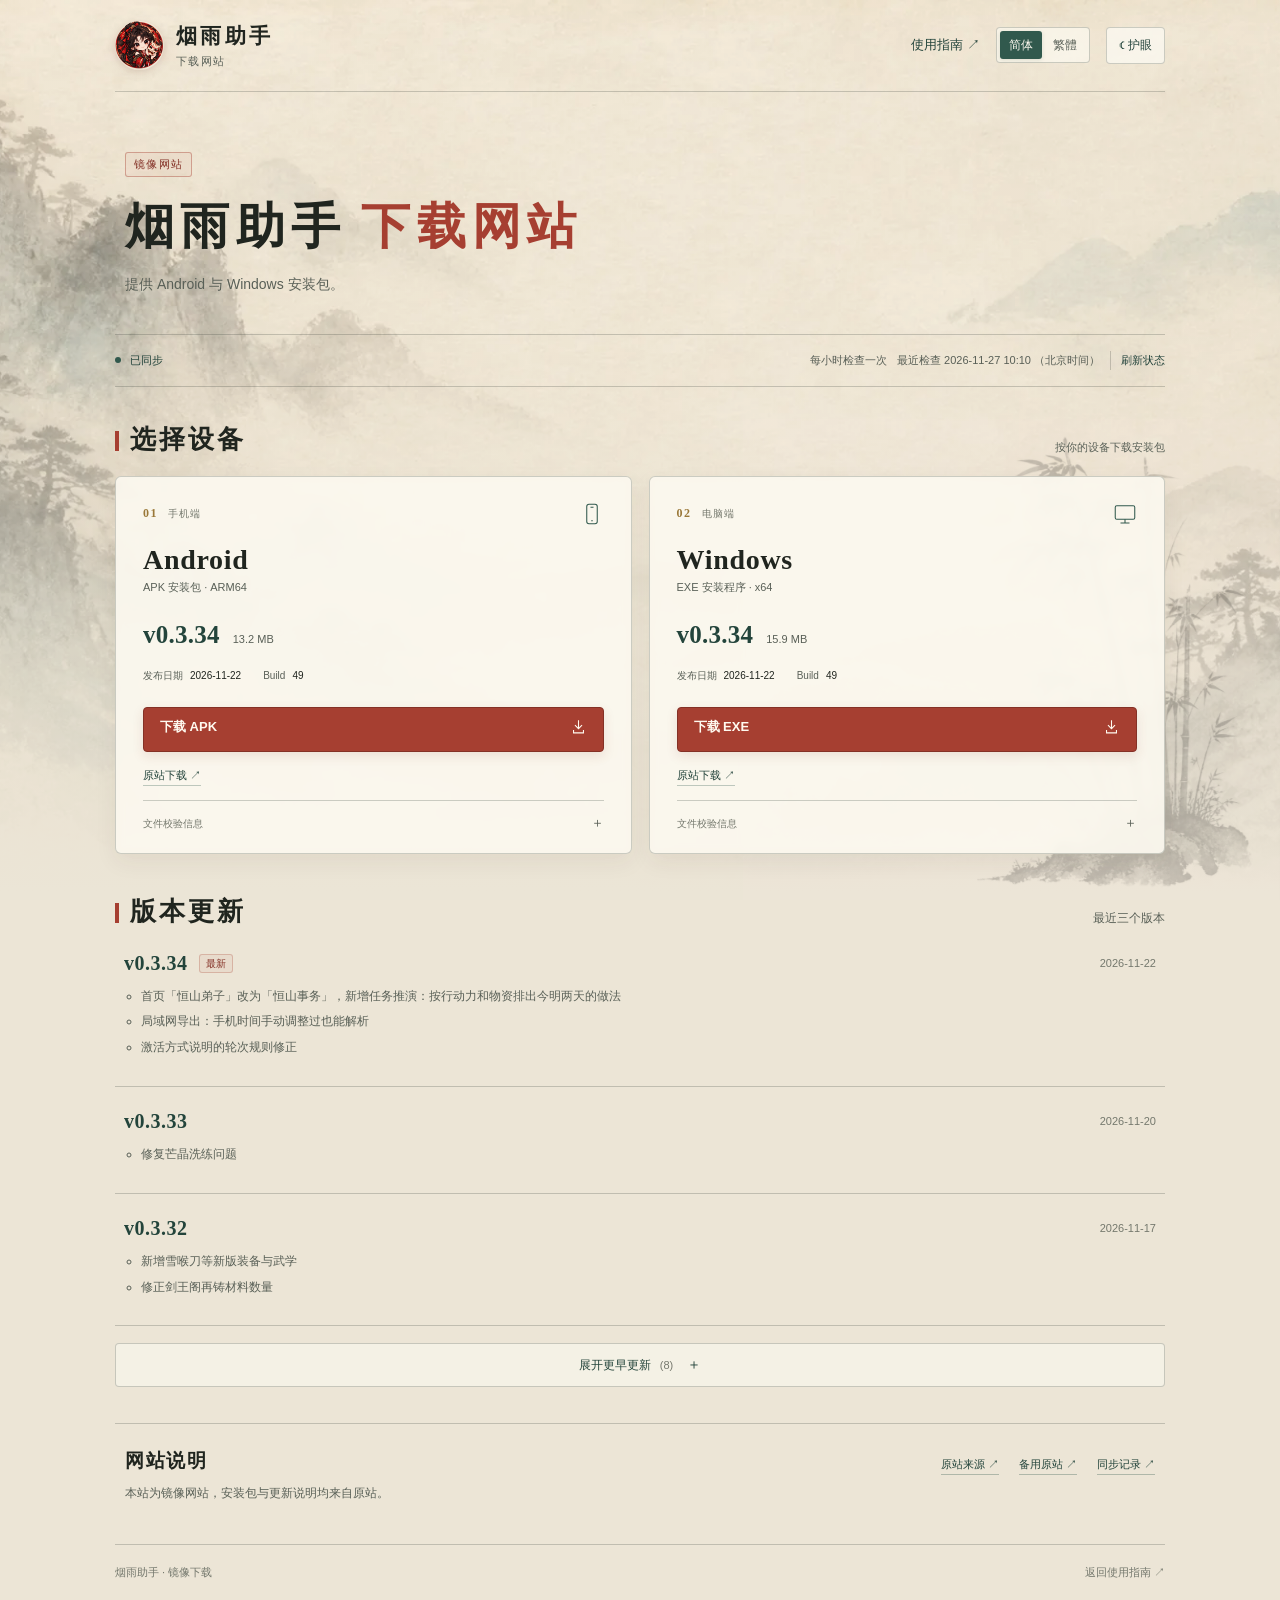
==== commit e6a09cdd: "Update verified app downloads and sync status" ====
--- a/downloads/index.html
+++ b/downloads/index.html
@@ -16,7 +16,7 @@
 </header>
 <main class="wrap main">
 <section class="download-hero" aria-labelledby="page-title"><span class="mirror-label" data-i18n="mirrorSite">镜像网站</span><h1 id="page-title"><span data-i18n="appName">烟雨助手</span><em data-i18n="downloadSite">下载网站</em></h1><p data-i18n="intro">提供 Android 与 Windows 安装包。</p></section>
-<div class="sync-line" data-status="statusOk"><span class="sync-state"><i class="sync-dot" aria-hidden="true"></i><b id="sync-status" data-i18n="statusOk">已同步</b></span><span class="sync-info"><span class="cadence" data-i18n="hourly">每小时检查一次</span><span><span data-i18n="lastChecked">最近检查</span> <time id="checked-time">2026-11-27 03:00</time> <span data-i18n="beijingTime">（北京时间）</span></span><button class="refresh-state" id="refresh-state" type="button" data-i18n="refresh">刷新状态</button></span></div>
+<div class="sync-line" data-status="statusOk"><span class="sync-state"><i class="sync-dot" aria-hidden="true"></i><b id="sync-status" data-i18n="statusOk">已同步</b></span><span class="sync-info"><span class="cadence" data-i18n="hourly">每小时检查一次</span><span><span data-i18n="lastChecked">最近检查</span> <time id="checked-time">2026-11-27 10:10</time> <span data-i18n="beijingTime">（北京时间）</span></span><button class="refresh-state" id="refresh-state" type="button" data-i18n="refresh">刷新状态</button></span></div>
 <p class="refresh-message" id="refresh-message" role="status" hidden></p>
 <section class="download-section" id="downloads" aria-labelledby="devices-title">
   <div class="section-head"><h2 id="devices-title" data-i18n="chooseDevice">选择设备</h2><p data-i18n="platformNote">按你的设备下载安装包</p></div>
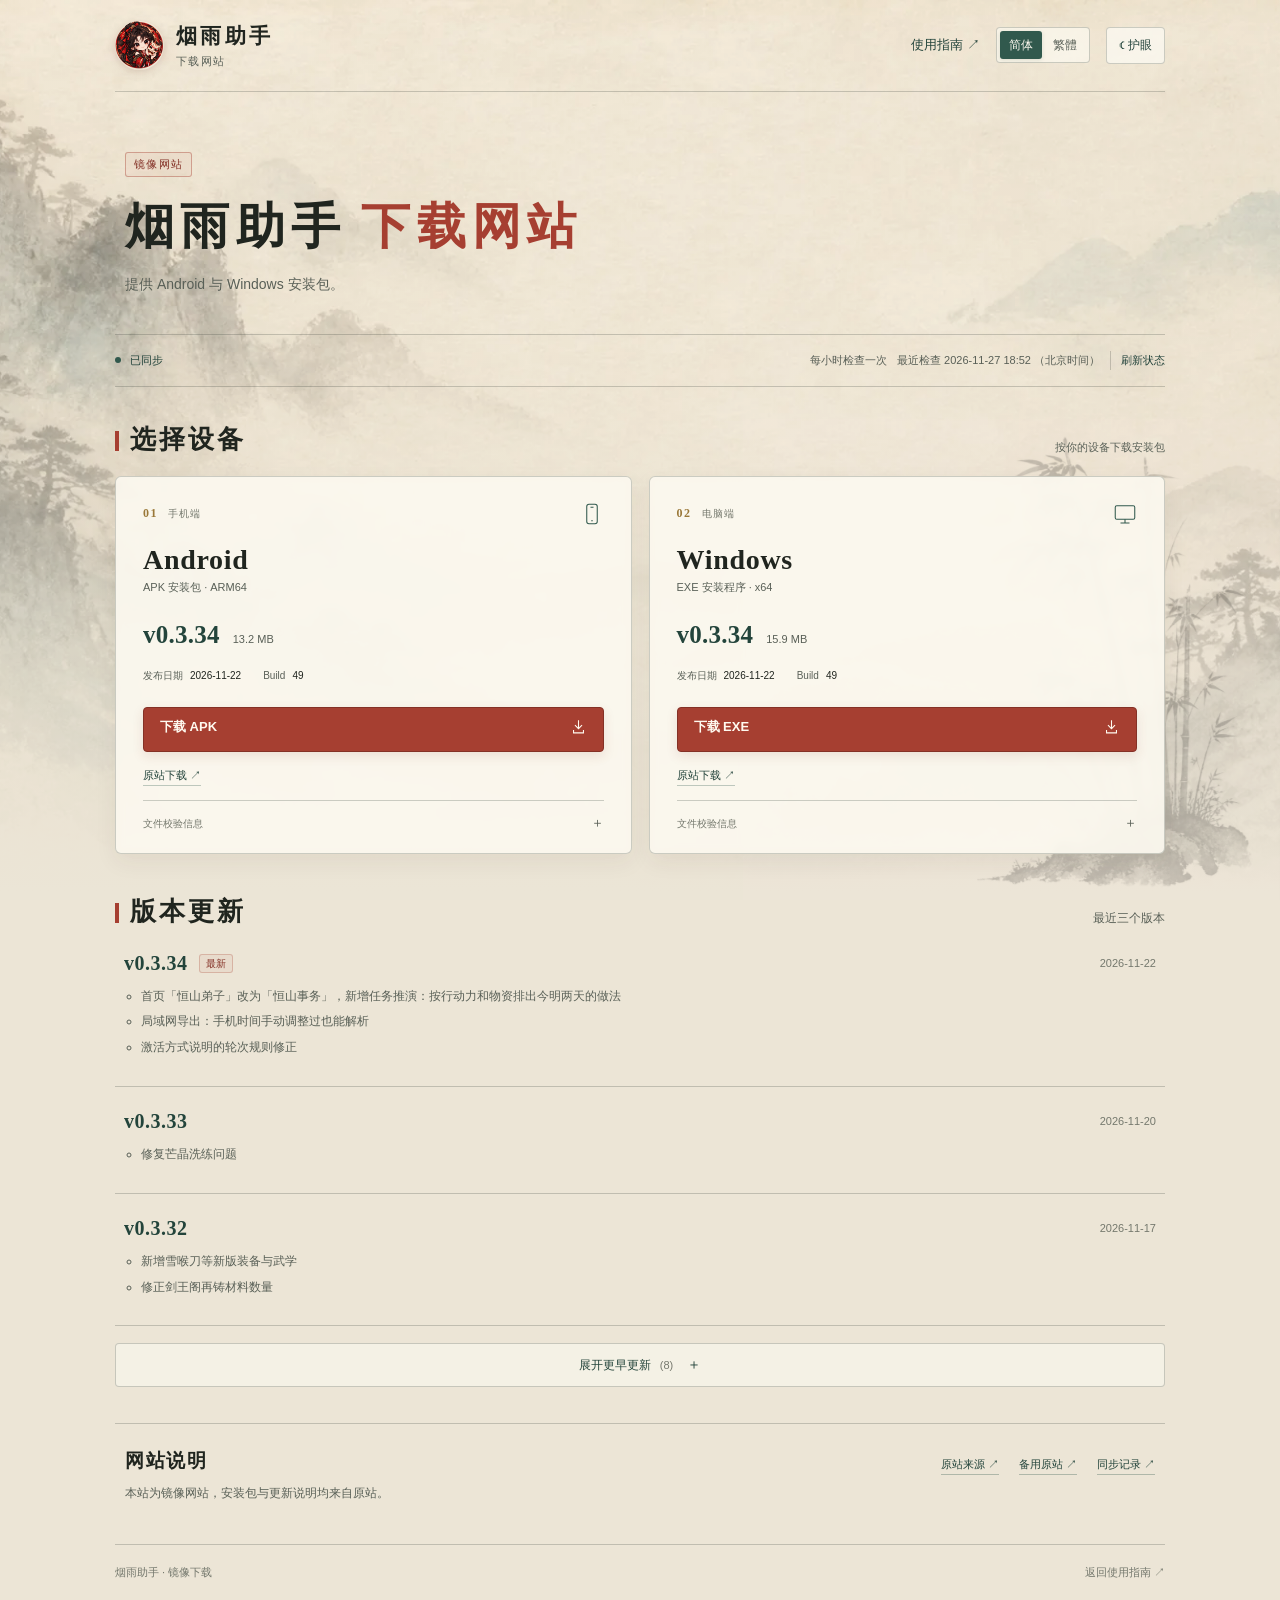
==== commit 33302ae6: "Update verified app downloads and sync status" ====
--- a/downloads/index.html
+++ b/downloads/index.html
@@ -16,7 +16,7 @@
 </header>
 <main class="wrap main">
 <section class="download-hero" aria-labelledby="page-title"><span class="mirror-label" data-i18n="mirrorSite">镜像网站</span><h1 id="page-title"><span data-i18n="appName">烟雨助手</span><em data-i18n="downloadSite">下载网站</em></h1><p data-i18n="intro">提供 Android 与 Windows 安装包。</p></section>
-<div class="sync-line" data-status="statusOk"><span class="sync-state"><i class="sync-dot" aria-hidden="true"></i><b id="sync-status" data-i18n="statusOk">已同步</b></span><span class="sync-info"><span class="cadence" data-i18n="hourly">每小时检查一次</span><span><span data-i18n="lastChecked">最近检查</span> <time id="checked-time">2026-11-27 10:10</time> <span data-i18n="beijingTime">（北京时间）</span></span><button class="refresh-state" id="refresh-state" type="button" data-i18n="refresh">刷新状态</button></span></div>
+<div class="sync-line" data-status="statusOk"><span class="sync-state"><i class="sync-dot" aria-hidden="true"></i><b id="sync-status" data-i18n="statusOk">已同步</b></span><span class="sync-info"><span class="cadence" data-i18n="hourly">每小时检查一次</span><span><span data-i18n="lastChecked">最近检查</span> <time id="checked-time">2026-11-27 18:52</time> <span data-i18n="beijingTime">（北京时间）</span></span><button class="refresh-state" id="refresh-state" type="button" data-i18n="refresh">刷新状态</button></span></div>
 <p class="refresh-message" id="refresh-message" role="status" hidden></p>
 <section class="download-section" id="downloads" aria-labelledby="devices-title">
   <div class="section-head"><h2 id="devices-title" data-i18n="chooseDevice">选择设备</h2><p data-i18n="platformNote">按你的设备下载安装包</p></div>
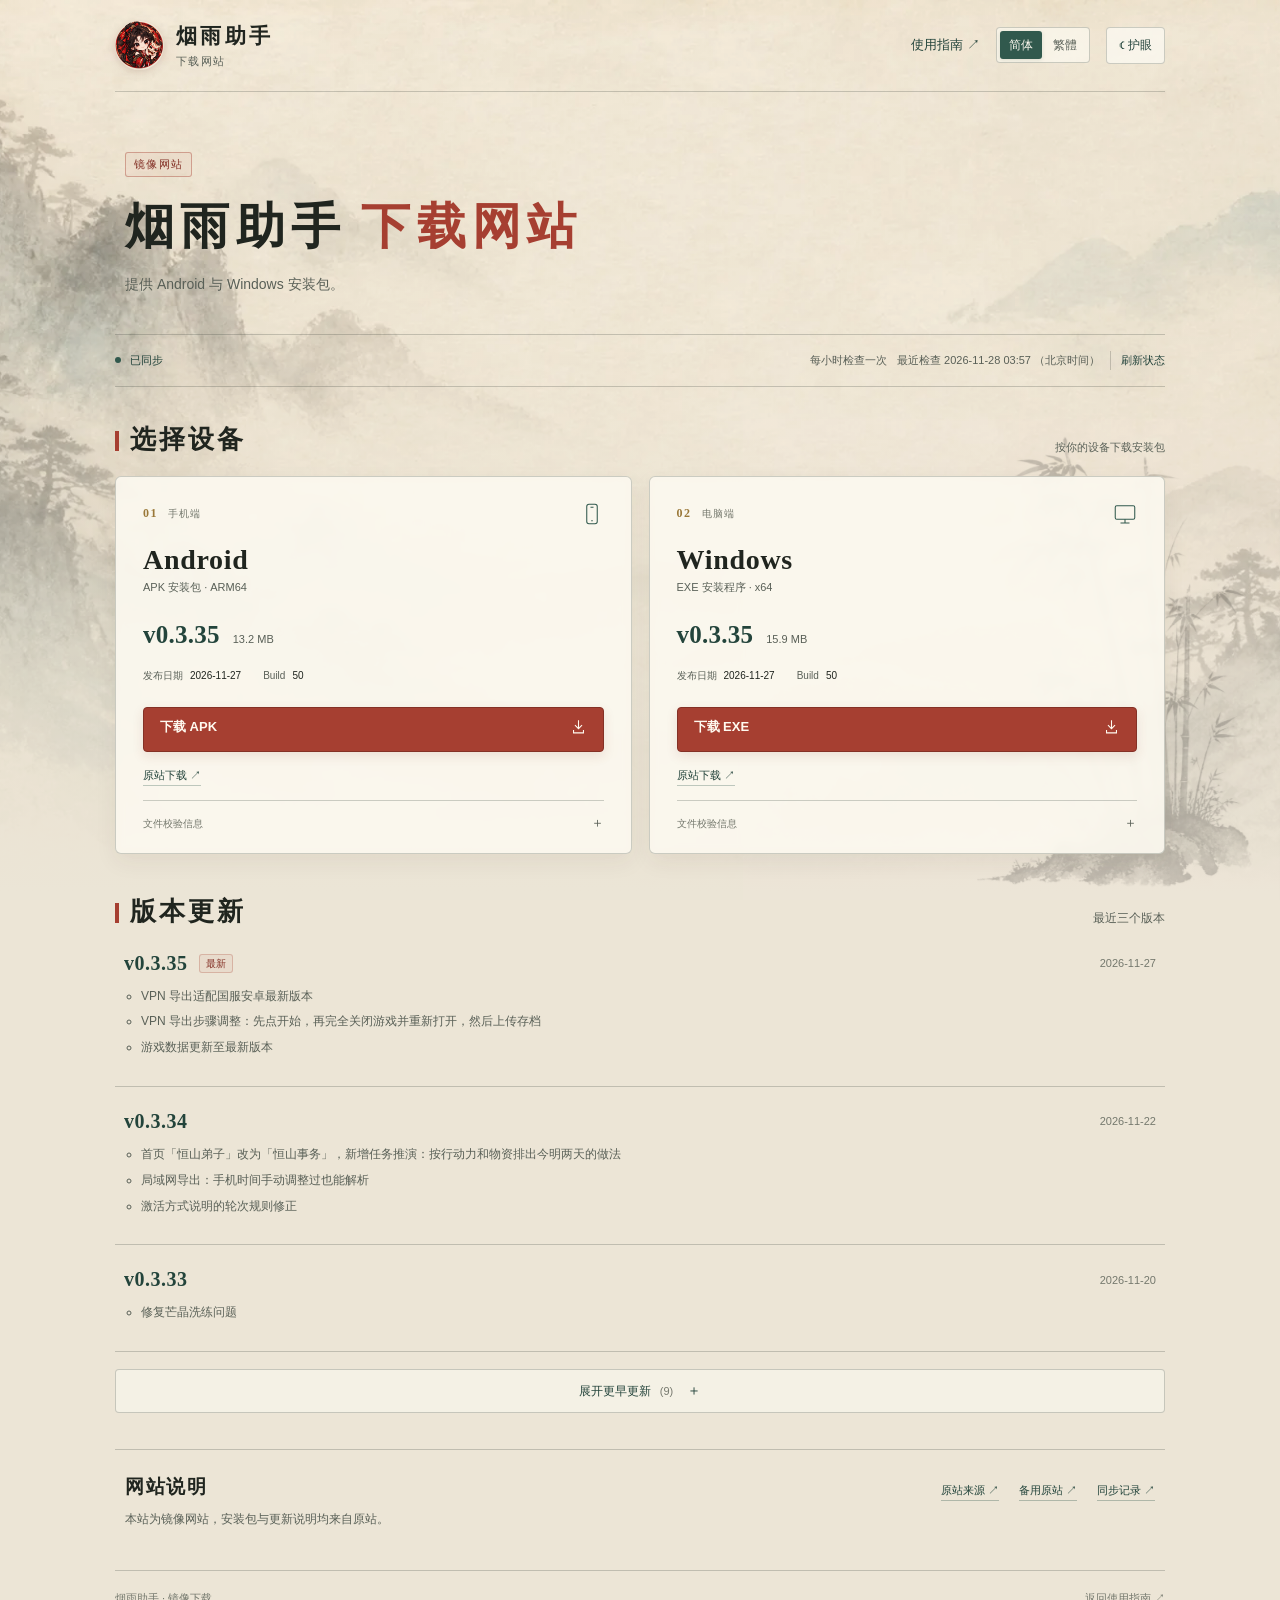
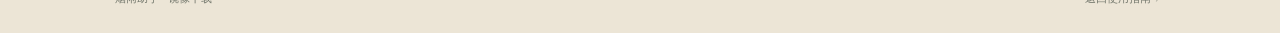
==== commit 7c4dfeb9: "Update verified app downloads and sync status" ====
--- a/downloads/index.html
+++ b/downloads/index.html
@@ -16,16 +16,16 @@
 </header>
 <main class="wrap main">
 <section class="download-hero" aria-labelledby="page-title"><span class="mirror-label" data-i18n="mirrorSite">镜像网站</span><h1 id="page-title"><span data-i18n="appName">烟雨助手</span><em data-i18n="downloadSite">下载网站</em></h1><p data-i18n="intro">提供 Android 与 Windows 安装包。</p></section>
-<div class="sync-line" data-status="statusOk"><span class="sync-state"><i class="sync-dot" aria-hidden="true"></i><b id="sync-status" data-i18n="statusOk">已同步</b></span><span class="sync-info"><span class="cadence" data-i18n="hourly">每小时检查一次</span><span><span data-i18n="lastChecked">最近检查</span> <time id="checked-time">2026-11-27 18:52</time> <span data-i18n="beijingTime">（北京时间）</span></span><button class="refresh-state" id="refresh-state" type="button" data-i18n="refresh">刷新状态</button></span></div>
+<div class="sync-line" data-status="statusOk"><span class="sync-state"><i class="sync-dot" aria-hidden="true"></i><b id="sync-status" data-i18n="statusOk">已同步</b></span><span class="sync-info"><span class="cadence" data-i18n="hourly">每小时检查一次</span><span><span data-i18n="lastChecked">最近检查</span> <time id="checked-time">2026-11-28 03:57</time> <span data-i18n="beijingTime">（北京时间）</span></span><button class="refresh-state" id="refresh-state" type="button" data-i18n="refresh">刷新状态</button></span></div>
 <p class="refresh-message" id="refresh-message" role="status" hidden></p>
 <section class="download-section" id="downloads" aria-labelledby="devices-title">
   <div class="section-head"><h2 id="devices-title" data-i18n="chooseDevice">选择设备</h2><p data-i18n="platformNote">按你的设备下载安装包</p></div>
   <div class="download-grid">
-    <article class="download-card" data-platform="android"><div class="device-head"><span class="device-index">01 <span data-i18n="mobile">手机端</span></span><svg class="device-icon" viewBox="0 0 32 32" aria-hidden="true"><rect x="9" y="3" width="14" height="26" rx="3"/><path d="M14 7h4m-3 18h2"/></svg></div><h3 class="device-title">Android</h3><p class="device-format"><span data-i18n="apkPackage">APK 安装包</span> · ARM64</p><div class="package-version"><strong data-field="version">v0.3.34</strong><span data-field="size">13.2 MB</span></div><div class="package-meta"><span><span data-i18n="releaseDate">发布日期</span><b data-field="date">2026-11-22</b></span><span>Build<b data-field="build">49</b></span></div><div data-button><a class="download-button" data-download href="https://github.com/yygx-guide/yygx-guide.github.io/releases/download/yyhelper-android-b49-7364f1a935f95ec9/yyhelper-0.3.34-49-android.apk"><span data-i18n="downloadAPK">下载 APK</span><svg viewBox="0 0 24 24" aria-hidden="true"><path d="M12 3v12m-5-5 5 5 5-5M5 17v4h14v-4"/></svg></a></div><div class="package-links"><a class="source-download" data-source href="https://download.yanyuhelper.com/releases/android/49/download.html" target="_blank" rel="noopener noreferrer"><span data-i18n="originalDownload">原站下载</span> ↗</a></div><details class="file-verification"><summary data-i18n="fileCheck">文件校验信息</summary><code data-field="sha">7364f1a935f95ec9d36763ebebf7e92949b7b2e966c42a70a129a04872b217c0</code></details></article>
-    <article class="download-card" data-platform="windows"><div class="device-head"><span class="device-index">02 <span data-i18n="desktop">电脑端</span></span><svg class="device-icon" viewBox="0 0 32 32" aria-hidden="true"><rect x="3" y="5" width="26" height="18" rx="2"/><path d="M10 28h12m-6-5v5"/></svg></div><h3 class="device-title">Windows</h3><p class="device-format"><span data-i18n="exePackage">EXE 安装程序</span> · x64</p><div class="package-version"><strong data-field="version">v0.3.34</strong><span data-field="size">15.9 MB</span></div><div class="package-meta"><span><span data-i18n="releaseDate">发布日期</span><b data-field="date">2026-11-22</b></span><span>Build<b data-field="build">49</b></span></div><div data-button><a class="download-button" data-download href="https://github.com/yygx-guide/yygx-guide.github.io/releases/download/yyhelper-windows-b49-634d7f4524b3fba5/yyhelper-0.3.34-49-windows.exe"><span data-i18n="downloadEXE">下载 EXE</span><svg viewBox="0 0 24 24" aria-hidden="true"><path d="M12 3v12m-5-5 5 5 5-5M5 17v4h14v-4"/></svg></a></div><div class="package-links"><a class="source-download" data-source href="https://download.yanyuhelper.com/releases/windows/49/download.html" target="_blank" rel="noopener noreferrer"><span data-i18n="originalDownload">原站下载</span> ↗</a></div><details class="file-verification"><summary data-i18n="fileCheck">文件校验信息</summary><code data-field="sha">634d7f4524b3fba50d913ee6c834e1d4a8c633ed17f52eef0255d42090df9e50</code></details></article>
+    <article class="download-card" data-platform="android"><div class="device-head"><span class="device-index">01 <span data-i18n="mobile">手机端</span></span><svg class="device-icon" viewBox="0 0 32 32" aria-hidden="true"><rect x="9" y="3" width="14" height="26" rx="3"/><path d="M14 7h4m-3 18h2"/></svg></div><h3 class="device-title">Android</h3><p class="device-format"><span data-i18n="apkPackage">APK 安装包</span> · ARM64</p><div class="package-version"><strong data-field="version">v0.3.35</strong><span data-field="size">13.2 MB</span></div><div class="package-meta"><span><span data-i18n="releaseDate">发布日期</span><b data-field="date">2026-11-27</b></span><span>Build<b data-field="build">50</b></span></div><div data-button><a class="download-button" data-download href="https://github.com/yygx-guide/yygx-guide.github.io/releases/download/yyhelper-android-b50-7a5ff73231d361b5/yyhelper-0.3.35-50-android.apk"><span data-i18n="downloadAPK">下载 APK</span><svg viewBox="0 0 24 24" aria-hidden="true"><path d="M12 3v12m-5-5 5 5 5-5M5 17v4h14v-4"/></svg></a></div><div class="package-links"><a class="source-download" data-source href="https://download.yanyuhelper.com/releases/android/50/download.html" target="_blank" rel="noopener noreferrer"><span data-i18n="originalDownload">原站下载</span> ↗</a></div><details class="file-verification"><summary data-i18n="fileCheck">文件校验信息</summary><code data-field="sha">7a5ff73231d361b57a9ad28f6ae2bcf48a3f29462f2c0b6196c0c7e4359be410</code></details></article>
+    <article class="download-card" data-platform="windows"><div class="device-head"><span class="device-index">02 <span data-i18n="desktop">电脑端</span></span><svg class="device-icon" viewBox="0 0 32 32" aria-hidden="true"><rect x="3" y="5" width="26" height="18" rx="2"/><path d="M10 28h12m-6-5v5"/></svg></div><h3 class="device-title">Windows</h3><p class="device-format"><span data-i18n="exePackage">EXE 安装程序</span> · x64</p><div class="package-version"><strong data-field="version">v0.3.35</strong><span data-field="size">15.9 MB</span></div><div class="package-meta"><span><span data-i18n="releaseDate">发布日期</span><b data-field="date">2026-11-27</b></span><span>Build<b data-field="build">50</b></span></div><div data-button><a class="download-button" data-download href="https://github.com/yygx-guide/yygx-guide.github.io/releases/download/yyhelper-windows-b50-35813f615135a69a/yyhelper-0.3.35-50-windows.exe"><span data-i18n="downloadEXE">下载 EXE</span><svg viewBox="0 0 24 24" aria-hidden="true"><path d="M12 3v12m-5-5 5 5 5-5M5 17v4h14v-4"/></svg></a></div><div class="package-links"><a class="source-download" data-source href="https://download.yanyuhelper.com/releases/windows/50/download.html" target="_blank" rel="noopener noreferrer"><span data-i18n="originalDownload">原站下载</span> ↗</a></div><details class="file-verification"><summary data-i18n="fileCheck">文件校验信息</summary><code data-field="sha">35813f615135a69ac71f88d457eb0640b55546b0be85bc4b306ff05c01840c93</code></details></article>
   </div>
 </section>
-<section class="release-section" aria-labelledby="releases-title"><div class="section-head"><h2 id="releases-title" data-i18n="releaseHistory">版本更新</h2><p data-i18n="recentThree">最近三个版本</p></div><ol class="release-list" id="recent-releases"><li class="release-entry"><div class="release-head"><div><h3>v0.3.34</h3><span class="latest-label" data-i18n="latest">最新</span></div><time>2026-11-22</time></div><div class="release-copy"><ul><li data-note="首页「恒山弟子」改为「恒山事务」，新增任务推演：按行动力和物资排出今明两天的做法">首页「恒山弟子」改为「恒山事务」，新增任务推演：按行动力和物资排出今明两天的做法</li><li data-note="局域网导出：手机时间手动调整过也能解析">局域网导出：手机时间手动调整过也能解析</li><li data-note="激活方式说明的轮次规则修正">激活方式说明的轮次规则修正</li></ul></div></li><li class="release-entry"><div class="release-head"><div><h3>v0.3.33</h3></div><time>2026-11-20</time></div><div class="release-copy"><ul><li data-note="修复芒晶洗练问题">修复芒晶洗练问题</li></ul></div></li><li class="release-entry"><div class="release-head"><div><h3>v0.3.32</h3></div><time>2026-11-17</time></div><div class="release-copy"><ul><li data-note="新增雪喉刀等新版装备与武学">新增雪喉刀等新版装备与武学</li><li data-note="修正剑王阁再铸材料数量">修正剑王阁再铸材料数量</li></ul></div></li></ol><details class="history-disclosure" id="history-disclosure" ><summary><span class="when-closed" data-i18n="showHistory">展开更早更新</span><span class="when-open" data-i18n="hideHistory">收起历史更新</span><span class="history-count">(<span id="older-count">8</span>)</span></summary><ol class="release-list" id="older-releases"><li class="release-entry"><div class="release-head"><div><h3>v0.3.31</h3></div><time>2026-11-17</time></div><div class="release-copy"><ul><li data-note="局域网捕获优化">局域网捕获优化</li><li data-note="新增烟雨衣橱预览">新增烟雨衣橱预览</li></ul></div></li><li class="release-entry"><div class="release-head"><div><h3>v0.3.30</h3></div><time>2026-11-15</time></div><div class="release-copy"><ul><li data-note="新增鬼市推演相关功能">新增鬼市推演相关功能</li></ul></div></li><li class="release-entry"><div class="release-head"><div><h3>v0.3.29</h3></div><time>2026-11-15</time></div><div class="release-copy"><ul><li data-note="鸿蒙新增「文件解析」：可导入抓包文件（.har）导出存档，支持手机扫码上传">鸿蒙新增「文件解析」：可导入抓包文件（.har）导出存档，支持手机扫码上传</li><li data-note="副本掉落按实测存档校正，掉落与装备更准确">副本掉落按实测存档校正，掉落与装备更准确</li><li data-note="自动洗脉：目标改为排序，可选非紫脉（蓝、绿、白），计算更快">自动洗脉：目标改为排序，可选非紫脉（蓝、绿、白），计算更快</li><li data-note="恒山弟子：推演可暂停、继续，算不完也先给出路线；每日经验按游戏分笔到账">恒山弟子：推演可暂停、继续，算不完也先给出路线；每日经验按游戏分笔到账</li><li data-note="自动虎骨：按体力与材料排出合计虎骨最多的顺序">自动虎骨：按体力与材料排出合计虎骨最多的顺序</li><li data-note="精炼：角色内劲罡气计入精炼等级加成，修正预览次数">精炼：角色内劲罡气计入精炼等级加成，修正预览次数</li><li data-note="无附加装备也能推演附加材料">无附加装备也能推演附加材料</li><li data-note="手机版不再提供 ADB 导出（仅 Windows）">手机版不再提供 ADB 导出（仅 Windows）</li><li data-note="修正 Windows 局域网有时选不了 IP">修正 Windows 局域网有时选不了 IP</li><li data-note="云端存档显示实际会员等级">云端存档显示实际会员等级</li></ul></div></li><li class="release-entry"><div class="release-head"><div><h3>v0.3.28</h3></div><time>2026-11-12</time></div><div class="release-copy"><ul><li data-note="局域网兼容性优化">局域网兼容性优化</li></ul></div></li><li class="release-entry"><div class="release-head"><div><h3>v0.3.27</h3></div><time>2026-11-11</time></div><div class="release-copy"><ul><li data-note="日志完善">日志完善</li></ul></div></li><li class="release-entry"><div class="release-head"><div><h3>v0.3.25</h3></div><time>2026-11-11</time></div><div class="release-copy"><ul><li data-note="日志完善">日志完善</li></ul></div></li><li class="release-entry"><div class="release-head"><div><h3>v0.3.22</h3></div><time>2026-11-09</time></div><div class="release-copy"><ul><li data-note="修复 iOS 局域网导出解析失败的问题">修复 iOS 局域网导出解析失败的问题</li></ul></div></li><li class="release-entry"><div class="release-head"><div><h3>v0.3.10</h3></div><time>2026-11-01</time></div><div class="release-copy"><ul><li data-note="修复局域网鸿蒙导出">修复局域网鸿蒙导出</li><li data-note="修复某些功能加载存档显示数据不完整">修复某些功能加载存档显示数据不完整</li><li data-note="优化已解锁三槽的恒山子弟模拟优化">优化已解锁三槽的恒山子弟模拟优化</li><li data-note="优化精炼锻造银两显示">优化精炼锻造银两显示</li><li data-note="优化部分功能的使用">优化部分功能的使用</li></ul></div></li></ol></details></section>
+<section class="release-section" aria-labelledby="releases-title"><div class="section-head"><h2 id="releases-title" data-i18n="releaseHistory">版本更新</h2><p data-i18n="recentThree">最近三个版本</p></div><ol class="release-list" id="recent-releases"><li class="release-entry"><div class="release-head"><div><h3>v0.3.35</h3><span class="latest-label" data-i18n="latest">最新</span></div><time>2026-11-27</time></div><div class="release-copy"><ul><li data-note="VPN 导出适配国服安卓最新版本">VPN 导出适配国服安卓最新版本</li><li data-note="VPN 导出步骤调整：先点开始，再完全关闭游戏并重新打开，然后上传存档">VPN 导出步骤调整：先点开始，再完全关闭游戏并重新打开，然后上传存档</li><li data-note="游戏数据更新至最新版本">游戏数据更新至最新版本</li></ul></div></li><li class="release-entry"><div class="release-head"><div><h3>v0.3.34</h3></div><time>2026-11-22</time></div><div class="release-copy"><ul><li data-note="首页「恒山弟子」改为「恒山事务」，新增任务推演：按行动力和物资排出今明两天的做法">首页「恒山弟子」改为「恒山事务」，新增任务推演：按行动力和物资排出今明两天的做法</li><li data-note="局域网导出：手机时间手动调整过也能解析">局域网导出：手机时间手动调整过也能解析</li><li data-note="激活方式说明的轮次规则修正">激活方式说明的轮次规则修正</li></ul></div></li><li class="release-entry"><div class="release-head"><div><h3>v0.3.33</h3></div><time>2026-11-20</time></div><div class="release-copy"><ul><li data-note="修复芒晶洗练问题">修复芒晶洗练问题</li></ul></div></li></ol><details class="history-disclosure" id="history-disclosure" ><summary><span class="when-closed" data-i18n="showHistory">展开更早更新</span><span class="when-open" data-i18n="hideHistory">收起历史更新</span><span class="history-count">(<span id="older-count">9</span>)</span></summary><ol class="release-list" id="older-releases"><li class="release-entry"><div class="release-head"><div><h3>v0.3.32</h3></div><time>2026-11-17</time></div><div class="release-copy"><ul><li data-note="新增雪喉刀等新版装备与武学">新增雪喉刀等新版装备与武学</li><li data-note="修正剑王阁再铸材料数量">修正剑王阁再铸材料数量</li></ul></div></li><li class="release-entry"><div class="release-head"><div><h3>v0.3.31</h3></div><time>2026-11-17</time></div><div class="release-copy"><ul><li data-note="局域网捕获优化">局域网捕获优化</li><li data-note="新增烟雨衣橱预览">新增烟雨衣橱预览</li></ul></div></li><li class="release-entry"><div class="release-head"><div><h3>v0.3.30</h3></div><time>2026-11-15</time></div><div class="release-copy"><ul><li data-note="新增鬼市推演相关功能">新增鬼市推演相关功能</li></ul></div></li><li class="release-entry"><div class="release-head"><div><h3>v0.3.29</h3></div><time>2026-11-15</time></div><div class="release-copy"><ul><li data-note="鸿蒙新增「文件解析」：可导入抓包文件（.har）导出存档，支持手机扫码上传">鸿蒙新增「文件解析」：可导入抓包文件（.har）导出存档，支持手机扫码上传</li><li data-note="副本掉落按实测存档校正，掉落与装备更准确">副本掉落按实测存档校正，掉落与装备更准确</li><li data-note="自动洗脉：目标改为排序，可选非紫脉（蓝、绿、白），计算更快">自动洗脉：目标改为排序，可选非紫脉（蓝、绿、白），计算更快</li><li data-note="恒山弟子：推演可暂停、继续，算不完也先给出路线；每日经验按游戏分笔到账">恒山弟子：推演可暂停、继续，算不完也先给出路线；每日经验按游戏分笔到账</li><li data-note="自动虎骨：按体力与材料排出合计虎骨最多的顺序">自动虎骨：按体力与材料排出合计虎骨最多的顺序</li><li data-note="精炼：角色内劲罡气计入精炼等级加成，修正预览次数">精炼：角色内劲罡气计入精炼等级加成，修正预览次数</li><li data-note="无附加装备也能推演附加材料">无附加装备也能推演附加材料</li><li data-note="手机版不再提供 ADB 导出（仅 Windows）">手机版不再提供 ADB 导出（仅 Windows）</li><li data-note="修正 Windows 局域网有时选不了 IP">修正 Windows 局域网有时选不了 IP</li><li data-note="云端存档显示实际会员等级">云端存档显示实际会员等级</li></ul></div></li><li class="release-entry"><div class="release-head"><div><h3>v0.3.28</h3></div><time>2026-11-12</time></div><div class="release-copy"><ul><li data-note="局域网兼容性优化">局域网兼容性优化</li></ul></div></li><li class="release-entry"><div class="release-head"><div><h3>v0.3.27</h3></div><time>2026-11-11</time></div><div class="release-copy"><ul><li data-note="日志完善">日志完善</li></ul></div></li><li class="release-entry"><div class="release-head"><div><h3>v0.3.25</h3></div><time>2026-11-11</time></div><div class="release-copy"><ul><li data-note="日志完善">日志完善</li></ul></div></li><li class="release-entry"><div class="release-head"><div><h3>v0.3.22</h3></div><time>2026-11-09</time></div><div class="release-copy"><ul><li data-note="修复 iOS 局域网导出解析失败的问题">修复 iOS 局域网导出解析失败的问题</li></ul></div></li><li class="release-entry"><div class="release-head"><div><h3>v0.3.10</h3></div><time>2026-11-01</time></div><div class="release-copy"><ul><li data-note="修复局域网鸿蒙导出">修复局域网鸿蒙导出</li><li data-note="修复某些功能加载存档显示数据不完整">修复某些功能加载存档显示数据不完整</li><li data-note="优化已解锁三槽的恒山子弟模拟优化">优化已解锁三槽的恒山子弟模拟优化</li><li data-note="优化精炼锻造银两显示">优化精炼锻造银两显示</li><li data-note="优化部分功能的使用">优化部分功能的使用</li></ul></div></li></ol></details></section>
 <section class="source-section" aria-labelledby="source-title"><div><h2 id="source-title" data-i18n="siteInfo">网站说明</h2><p data-i18n="mirrorDescription">本站为镜像网站，安装包与更新说明均来自原站。</p></div><nav class="source-links" aria-label="来源"><a href="https://download.yanyuhelper.com/" target="_blank" rel="noopener noreferrer"><span data-i18n="source">原站来源</span> ↗</a><a href="https://download.yyhelper.app/" target="_blank" rel="noopener noreferrer"><span data-i18n="alternateSource">备用原站</span> ↗</a><a href="https://github.com/yygx-guide/yygx-guide.github.io/actions/workflows/sync-yyhelper.yml" target="_blank" rel="noopener noreferrer"><span data-i18n="syncHistory">同步记录</span> ↗</a></nav></section>
 </main><footer class="wrap footer"><span data-i18n="footer">烟雨助手 · 镜像下载</span><a href="../"><span data-i18n="backGuide">返回使用指南</span> ↗</a></footer>
 </body></html>
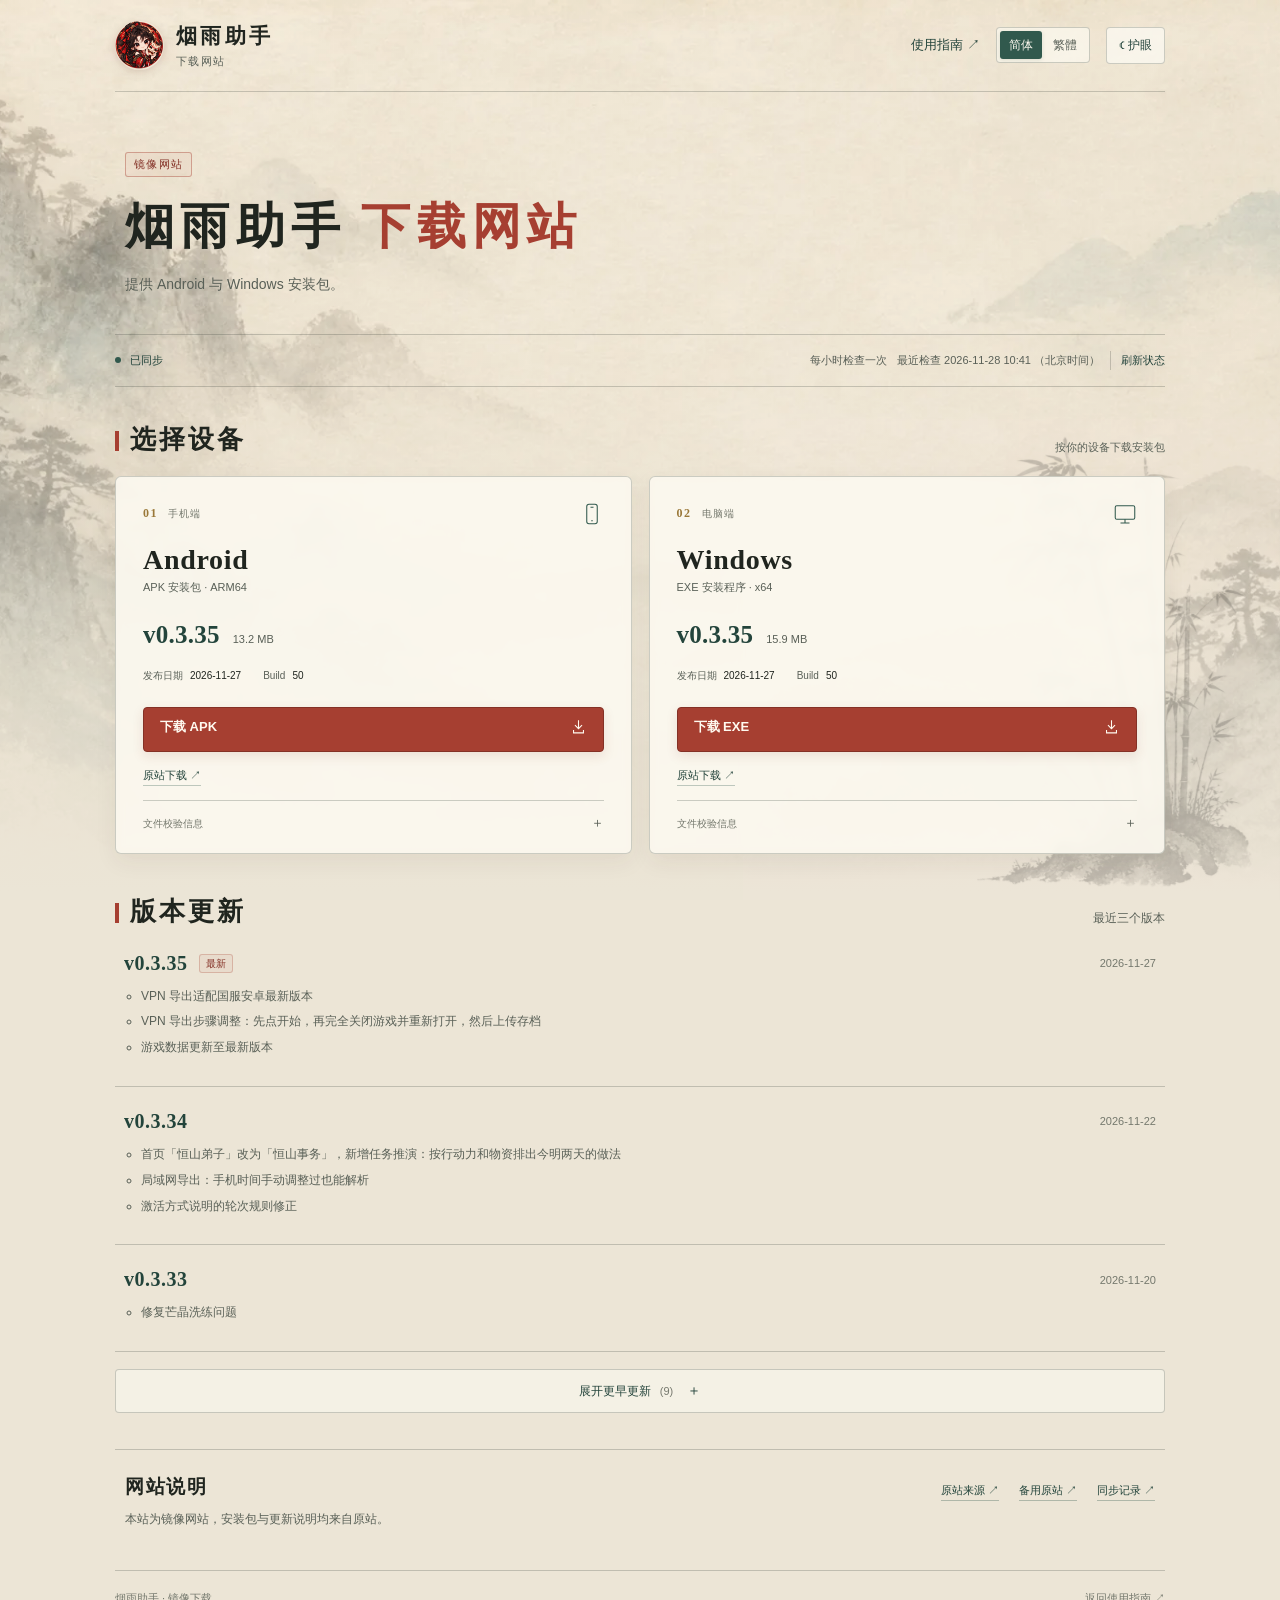
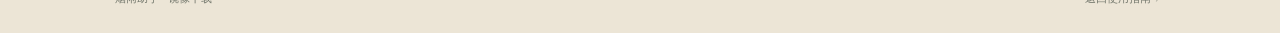
==== commit e11e9abd: "Update verified app downloads and sync status" ====
--- a/downloads/index.html
+++ b/downloads/index.html
@@ -16,7 +16,7 @@
 </header>
 <main class="wrap main">
 <section class="download-hero" aria-labelledby="page-title"><span class="mirror-label" data-i18n="mirrorSite">镜像网站</span><h1 id="page-title"><span data-i18n="appName">烟雨助手</span><em data-i18n="downloadSite">下载网站</em></h1><p data-i18n="intro">提供 Android 与 Windows 安装包。</p></section>
-<div class="sync-line" data-status="statusOk"><span class="sync-state"><i class="sync-dot" aria-hidden="true"></i><b id="sync-status" data-i18n="statusOk">已同步</b></span><span class="sync-info"><span class="cadence" data-i18n="hourly">每小时检查一次</span><span><span data-i18n="lastChecked">最近检查</span> <time id="checked-time">2026-11-28 03:57</time> <span data-i18n="beijingTime">（北京时间）</span></span><button class="refresh-state" id="refresh-state" type="button" data-i18n="refresh">刷新状态</button></span></div>
+<div class="sync-line" data-status="statusOk"><span class="sync-state"><i class="sync-dot" aria-hidden="true"></i><b id="sync-status" data-i18n="statusOk">已同步</b></span><span class="sync-info"><span class="cadence" data-i18n="hourly">每小时检查一次</span><span><span data-i18n="lastChecked">最近检查</span> <time id="checked-time">2026-11-28 10:41</time> <span data-i18n="beijingTime">（北京时间）</span></span><button class="refresh-state" id="refresh-state" type="button" data-i18n="refresh">刷新状态</button></span></div>
 <p class="refresh-message" id="refresh-message" role="status" hidden></p>
 <section class="download-section" id="downloads" aria-labelledby="devices-title">
   <div class="section-head"><h2 id="devices-title" data-i18n="chooseDevice">选择设备</h2><p data-i18n="platformNote">按你的设备下载安装包</p></div>
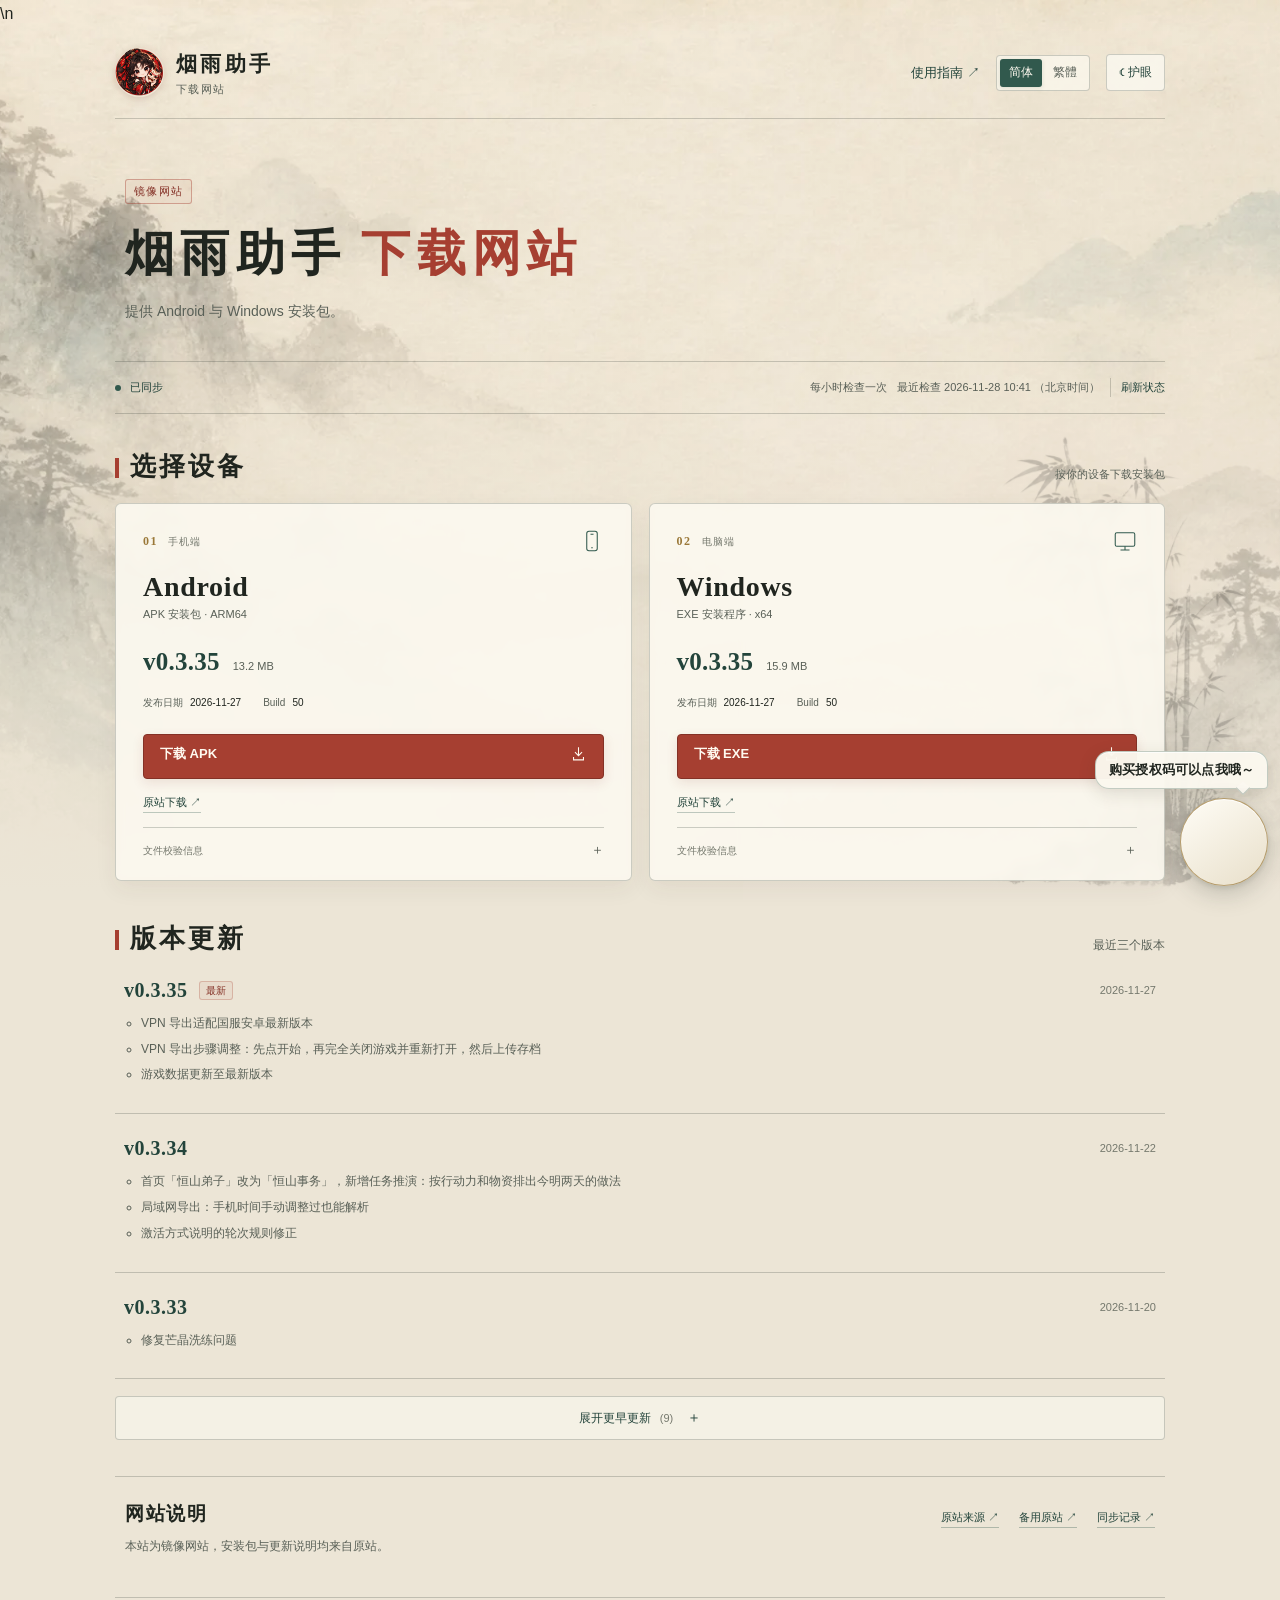
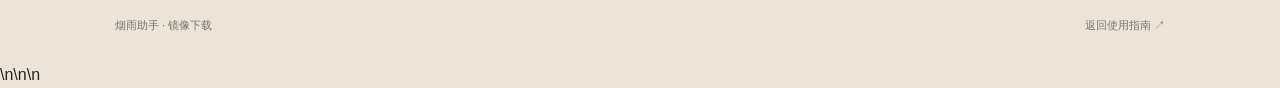
==== commit f811b21f: "Add a site-wide Xianyu purchase floating assistant" ====
--- a/downloads/index.html
+++ b/downloads/index.html
@@ -8,7 +8,7 @@
 <link rel="stylesheet" href="../style.css?v=20261111-ink">
 <link rel="stylesheet" href="download.css?v=20261111-ink1">
 <script src="download.js?v=20261111-ink1" defer></script>
-</head>
+  <link rel="stylesheet" href="../shop-float.css?v=20261128-shop-float"/>\n</head>
 <body class="download-page">
 <header class="wrap topbar">
   <a class="brand" href="./"><img class="brand-logo" src="../assets/app-icon.png" width="49" height="49" alt=""><span class="brand-titles"><span class="brand-title" data-i18n="appName">烟雨助手</span><span class="brand-sub" data-i18n="downloadSite">下载网站</span></span></a>
@@ -28,4 +28,4 @@
 <section class="release-section" aria-labelledby="releases-title"><div class="section-head"><h2 id="releases-title" data-i18n="releaseHistory">版本更新</h2><p data-i18n="recentThree">最近三个版本</p></div><ol class="release-list" id="recent-releases"><li class="release-entry"><div class="release-head"><div><h3>v0.3.35</h3><span class="latest-label" data-i18n="latest">最新</span></div><time>2026-11-27</time></div><div class="release-copy"><ul><li data-note="VPN 导出适配国服安卓最新版本">VPN 导出适配国服安卓最新版本</li><li data-note="VPN 导出步骤调整：先点开始，再完全关闭游戏并重新打开，然后上传存档">VPN 导出步骤调整：先点开始，再完全关闭游戏并重新打开，然后上传存档</li><li data-note="游戏数据更新至最新版本">游戏数据更新至最新版本</li></ul></div></li><li class="release-entry"><div class="release-head"><div><h3>v0.3.34</h3></div><time>2026-11-22</time></div><div class="release-copy"><ul><li data-note="首页「恒山弟子」改为「恒山事务」，新增任务推演：按行动力和物资排出今明两天的做法">首页「恒山弟子」改为「恒山事务」，新增任务推演：按行动力和物资排出今明两天的做法</li><li data-note="局域网导出：手机时间手动调整过也能解析">局域网导出：手机时间手动调整过也能解析</li><li data-note="激活方式说明的轮次规则修正">激活方式说明的轮次规则修正</li></ul></div></li><li class="release-entry"><div class="release-head"><div><h3>v0.3.33</h3></div><time>2026-11-20</time></div><div class="release-copy"><ul><li data-note="修复芒晶洗练问题">修复芒晶洗练问题</li></ul></div></li></ol><details class="history-disclosure" id="history-disclosure" ><summary><span class="when-closed" data-i18n="showHistory">展开更早更新</span><span class="when-open" data-i18n="hideHistory">收起历史更新</span><span class="history-count">(<span id="older-count">9</span>)</span></summary><ol class="release-list" id="older-releases"><li class="release-entry"><div class="release-head"><div><h3>v0.3.32</h3></div><time>2026-11-17</time></div><div class="release-copy"><ul><li data-note="新增雪喉刀等新版装备与武学">新增雪喉刀等新版装备与武学</li><li data-note="修正剑王阁再铸材料数量">修正剑王阁再铸材料数量</li></ul></div></li><li class="release-entry"><div class="release-head"><div><h3>v0.3.31</h3></div><time>2026-11-17</time></div><div class="release-copy"><ul><li data-note="局域网捕获优化">局域网捕获优化</li><li data-note="新增烟雨衣橱预览">新增烟雨衣橱预览</li></ul></div></li><li class="release-entry"><div class="release-head"><div><h3>v0.3.30</h3></div><time>2026-11-15</time></div><div class="release-copy"><ul><li data-note="新增鬼市推演相关功能">新增鬼市推演相关功能</li></ul></div></li><li class="release-entry"><div class="release-head"><div><h3>v0.3.29</h3></div><time>2026-11-15</time></div><div class="release-copy"><ul><li data-note="鸿蒙新增「文件解析」：可导入抓包文件（.har）导出存档，支持手机扫码上传">鸿蒙新增「文件解析」：可导入抓包文件（.har）导出存档，支持手机扫码上传</li><li data-note="副本掉落按实测存档校正，掉落与装备更准确">副本掉落按实测存档校正，掉落与装备更准确</li><li data-note="自动洗脉：目标改为排序，可选非紫脉（蓝、绿、白），计算更快">自动洗脉：目标改为排序，可选非紫脉（蓝、绿、白），计算更快</li><li data-note="恒山弟子：推演可暂停、继续，算不完也先给出路线；每日经验按游戏分笔到账">恒山弟子：推演可暂停、继续，算不完也先给出路线；每日经验按游戏分笔到账</li><li data-note="自动虎骨：按体力与材料排出合计虎骨最多的顺序">自动虎骨：按体力与材料排出合计虎骨最多的顺序</li><li data-note="精炼：角色内劲罡气计入精炼等级加成，修正预览次数">精炼：角色内劲罡气计入精炼等级加成，修正预览次数</li><li data-note="无附加装备也能推演附加材料">无附加装备也能推演附加材料</li><li data-note="手机版不再提供 ADB 导出（仅 Windows）">手机版不再提供 ADB 导出（仅 Windows）</li><li data-note="修正 Windows 局域网有时选不了 IP">修正 Windows 局域网有时选不了 IP</li><li data-note="云端存档显示实际会员等级">云端存档显示实际会员等级</li></ul></div></li><li class="release-entry"><div class="release-head"><div><h3>v0.3.28</h3></div><time>2026-11-12</time></div><div class="release-copy"><ul><li data-note="局域网兼容性优化">局域网兼容性优化</li></ul></div></li><li class="release-entry"><div class="release-head"><div><h3>v0.3.27</h3></div><time>2026-11-11</time></div><div class="release-copy"><ul><li data-note="日志完善">日志完善</li></ul></div></li><li class="release-entry"><div class="release-head"><div><h3>v0.3.25</h3></div><time>2026-11-11</time></div><div class="release-copy"><ul><li data-note="日志完善">日志完善</li></ul></div></li><li class="release-entry"><div class="release-head"><div><h3>v0.3.22</h3></div><time>2026-11-09</time></div><div class="release-copy"><ul><li data-note="修复 iOS 局域网导出解析失败的问题">修复 iOS 局域网导出解析失败的问题</li></ul></div></li><li class="release-entry"><div class="release-head"><div><h3>v0.3.10</h3></div><time>2026-11-01</time></div><div class="release-copy"><ul><li data-note="修复局域网鸿蒙导出">修复局域网鸿蒙导出</li><li data-note="修复某些功能加载存档显示数据不完整">修复某些功能加载存档显示数据不完整</li><li data-note="优化已解锁三槽的恒山子弟模拟优化">优化已解锁三槽的恒山子弟模拟优化</li><li data-note="优化精炼锻造银两显示">优化精炼锻造银两显示</li><li data-note="优化部分功能的使用">优化部分功能的使用</li></ul></div></li></ol></details></section>
 <section class="source-section" aria-labelledby="source-title"><div><h2 id="source-title" data-i18n="siteInfo">网站说明</h2><p data-i18n="mirrorDescription">本站为镜像网站，安装包与更新说明均来自原站。</p></div><nav class="source-links" aria-label="来源"><a href="https://download.yanyuhelper.com/" target="_blank" rel="noopener noreferrer"><span data-i18n="source">原站来源</span> ↗</a><a href="https://download.yyhelper.app/" target="_blank" rel="noopener noreferrer"><span data-i18n="alternateSource">备用原站</span> ↗</a><a href="https://github.com/yygx-guide/yygx-guide.github.io/actions/workflows/sync-yyhelper.yml" target="_blank" rel="noopener noreferrer"><span data-i18n="syncHistory">同步记录</span> ↗</a></nav></section>
 </main><footer class="wrap footer"><span data-i18n="footer">烟雨助手 · 镜像下载</span><a href="../"><span data-i18n="backGuide">返回使用指南</span> ↗</a></footer>
-</body></html>
+\n<script src="../config.js?v=20261128-shop-float" defer></script>\n<script src="../shop-float.js?v=20261128-shop-float" defer></script>\n</body></html>
--- a/shop-float.css
+++ b/shop-float.css
@@ -0,0 +1,129 @@
+/* 烟雨助手全站闲鱼购买悬浮入口：沿用主站宣纸、松绿与古铜配色。 */
+.shop-float{
+  --shop-float-bubble-bg:rgba(251,248,239,.97);
+  --shop-float-bubble-ink:var(--ink,#20251f);
+  --shop-float-bubble-line:rgba(49,89,77,.28);
+  position:fixed;
+  z-index:120;
+  right:18px;
+  right:max(12px,env(safe-area-inset-right,0px));
+  bottom:18px;
+  bottom:max(14px,env(safe-area-inset-bottom,0px));
+  display:flex;
+  flex-direction:column;
+  align-items:flex-end;
+  gap:9px;
+  max-width:calc(100vw - 24px);
+  pointer-events:none;
+  font-family:inherit;
+}
+.shop-float__bubble,
+.shop-float__avatar-link{pointer-events:auto;-webkit-tap-highlight-color:transparent}
+.shop-float__bubble{
+  position:relative;
+  display:inline-flex;
+  align-items:center;
+  justify-content:center;
+  min-height:38px;
+  max-width:calc(100vw - 34px);
+  padding:8px 13px;
+  border:1px solid var(--shop-float-bubble-line);
+  border-radius:14px 14px 4px 14px;
+  background:var(--shop-float-bubble-bg);
+  color:var(--shop-float-bubble-ink);
+  box-shadow:0 5px 18px rgba(48,43,33,.13),inset 0 1px 0 rgba(255,255,255,.72);
+  font-size:13px;
+  font-weight:650;
+  line-height:1.45;
+  letter-spacing:.015em;
+  text-decoration:none;
+  white-space:nowrap;
+  transition:transform .2s ease,border-color .2s ease,box-shadow .2s ease;
+  animation:shop-float-bubble-in .65s cubic-bezier(.2,.75,.25,1) both;
+}
+.shop-float__bubble::after{
+  content:"";
+  position:absolute;
+  right:19px;
+  bottom:-5px;
+  width:9px;
+  height:9px;
+  background:var(--shop-float-bubble-bg);
+  border-right:1px solid var(--shop-float-bubble-line);
+  border-bottom:1px solid var(--shop-float-bubble-line);
+  transform:rotate(45deg);
+}
+.shop-float__avatar-link{
+  display:grid;
+  place-items:center;
+  width:88px;
+  height:88px;
+  padding:3px;
+  overflow:hidden;
+  border:1.5px solid rgba(154,120,56,.68);
+  border-radius:50%;
+  background:linear-gradient(145deg,#fffdf6 0%,#e8dfca 100%);
+  box-shadow:0 8px 24px rgba(40,48,40,.22),0 2px 5px rgba(40,48,40,.12),inset 0 1px 1px rgba(255,255,255,.9);
+  text-decoration:none;
+  transform:translateZ(0);
+  animation:shop-float-orb 4.8s ease-in-out infinite;
+  transition:transform .22s ease,box-shadow .22s ease;
+}
+.shop-float__avatar{
+  display:block;
+  width:100%;
+  height:100%;
+  border-radius:50%;
+  object-fit:cover;
+  object-position:center;
+}
+.shop-float__bubble:hover{
+  transform:translateY(-2px);
+  border-color:rgba(49,89,77,.58);
+  box-shadow:0 8px 22px rgba(48,43,33,.17);
+}
+.shop-float__avatar-link:hover{
+  transform:translateY(-3px) scale(1.035);
+  box-shadow:0 12px 28px rgba(40,48,40,.25),0 2px 6px rgba(40,48,40,.13),inset 0 1px 1px rgba(255,255,255,.9);
+  animation-play-state:paused;
+}
+.shop-float__bubble:focus-visible,
+.shop-float__avatar-link:focus-visible{
+  outline:3px solid rgba(49,89,77,.72);
+  outline-offset:4px;
+}
+html[data-theme="care"] .shop-float{
+  --shop-float-bubble-bg:rgba(37,43,42,.96);
+  --shop-float-bubble-ink:#e1e7df;
+  --shop-float-bubble-line:rgba(159,197,184,.38);
+}
+html[data-theme="care"] .shop-float__bubble{
+  box-shadow:0 6px 20px rgba(0,0,0,.28),inset 0 1px 0 rgba(255,255,255,.06);
+}
+html[data-theme="care"] .shop-float__avatar-link{
+  border-color:rgba(177,194,166,.76);
+  background:linear-gradient(145deg,#e7e6d8 0%,#aebcaf 100%);
+  box-shadow:0 8px 24px rgba(0,0,0,.34),0 2px 5px rgba(0,0,0,.2);
+}
+@keyframes shop-float-orb{
+  0%,100%{transform:translateY(0)}
+  50%{transform:translateY(-4px)}
+}
+@keyframes shop-float-bubble-in{
+  from{opacity:0;transform:translateY(7px) scale(.97)}
+  to{opacity:1;transform:translateY(0) scale(1)}
+}
+@media(max-width:700px){
+  .shop-float{right:12px;right:max(10px,env(safe-area-inset-right,0px));bottom:14px;bottom:max(12px,env(safe-area-inset-bottom,0px));gap:7px}
+  .shop-float__avatar-link{width:72px;height:72px;padding:2.5px}
+  .shop-float__bubble{min-height:34px;padding:7px 10px;font-size:12px;border-radius:12px 12px 4px 12px}
+  .shop-float__bubble::after{right:16px}
+}
+@media(max-width:360px){
+  .shop-float__avatar-link{width:66px;height:66px}
+  .shop-float__bubble{font-size:11px;padding:6px 9px}
+}
+@media(prefers-reduced-motion:reduce){
+  .shop-float__avatar-link,.shop-float__bubble{animation:none!important;transition:none!important}
+}
+@media print{.shop-float{display:none!important}}
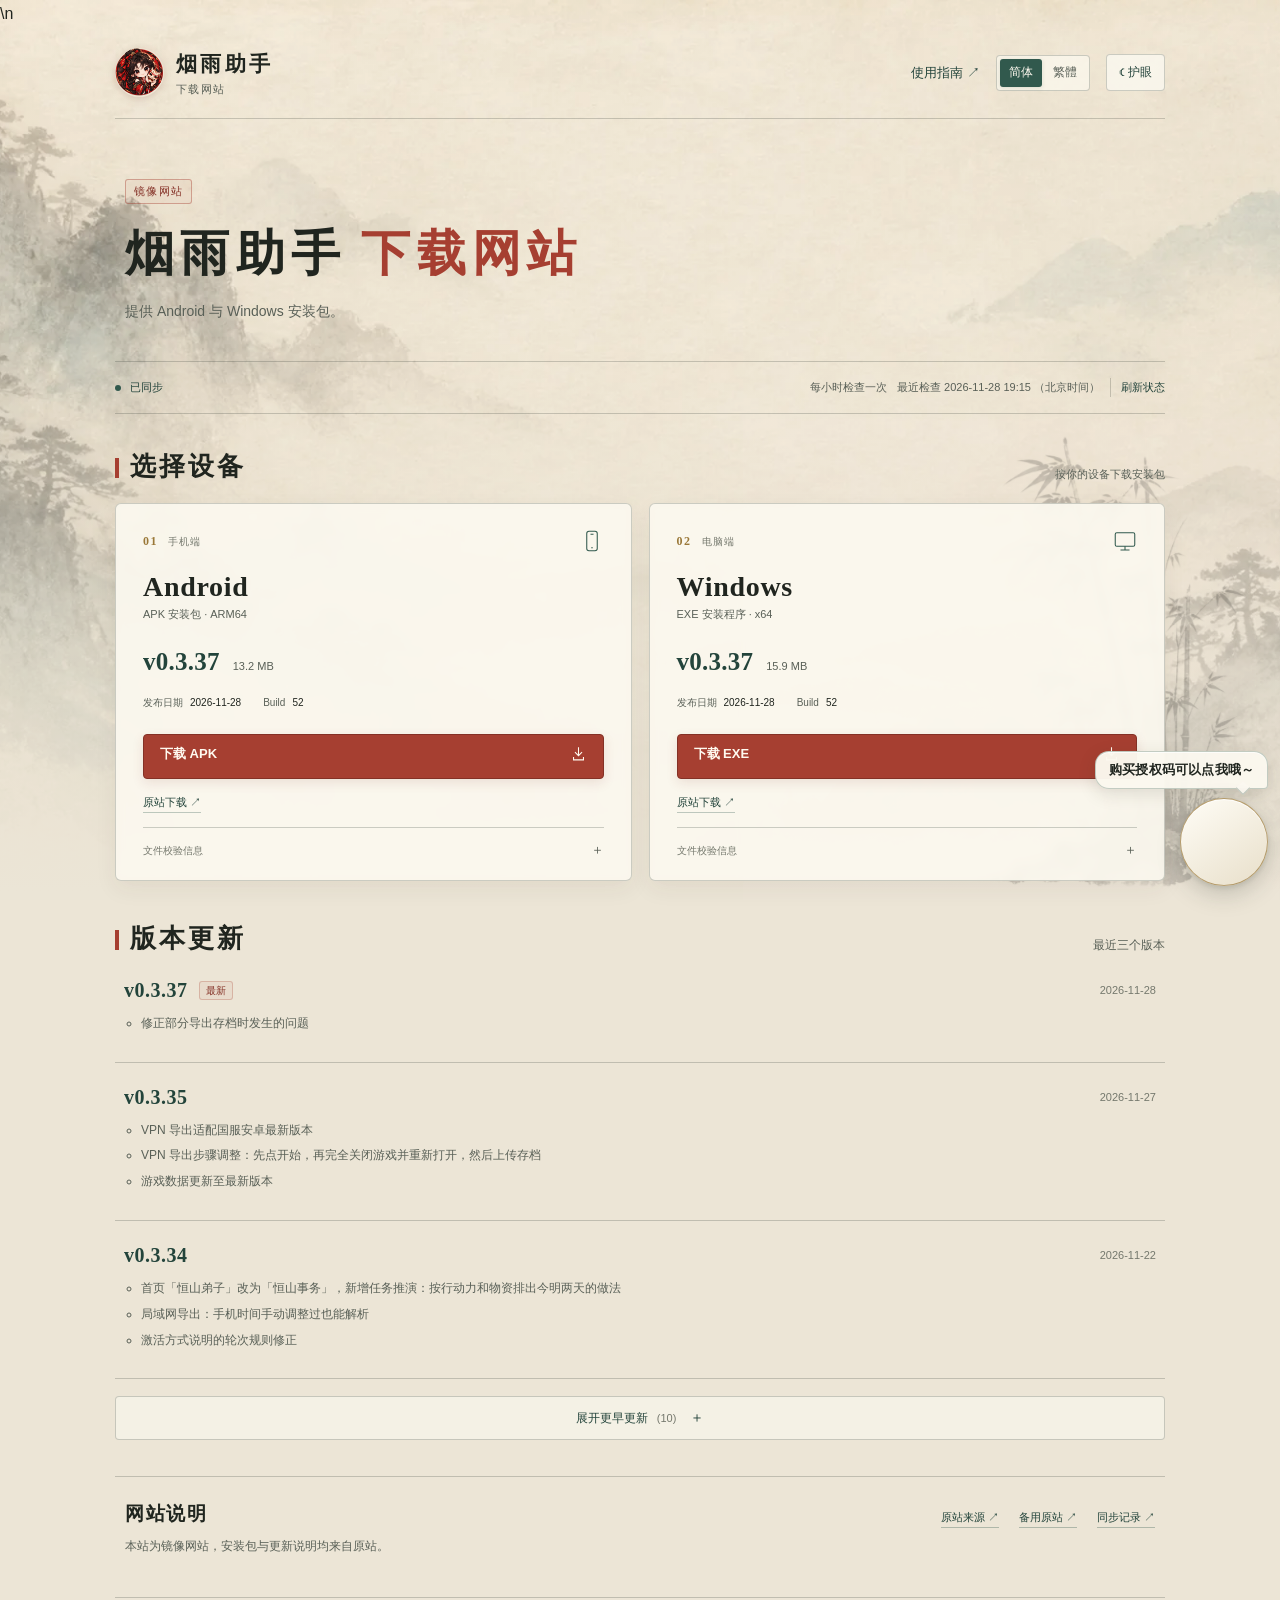
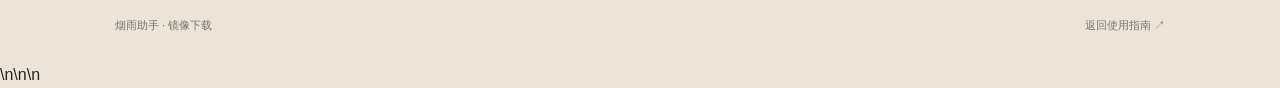
==== commit 31d9a88b: "Update verified app downloads and sync status" ====
--- a/downloads/index.html
+++ b/downloads/index.html
@@ -16,16 +16,16 @@
 </header>
 <main class="wrap main">
 <section class="download-hero" aria-labelledby="page-title"><span class="mirror-label" data-i18n="mirrorSite">镜像网站</span><h1 id="page-title"><span data-i18n="appName">烟雨助手</span><em data-i18n="downloadSite">下载网站</em></h1><p data-i18n="intro">提供 Android 与 Windows 安装包。</p></section>
-<div class="sync-line" data-status="statusOk"><span class="sync-state"><i class="sync-dot" aria-hidden="true"></i><b id="sync-status" data-i18n="statusOk">已同步</b></span><span class="sync-info"><span class="cadence" data-i18n="hourly">每小时检查一次</span><span><span data-i18n="lastChecked">最近检查</span> <time id="checked-time">2026-11-28 10:41</time> <span data-i18n="beijingTime">（北京时间）</span></span><button class="refresh-state" id="refresh-state" type="button" data-i18n="refresh">刷新状态</button></span></div>
+<div class="sync-line" data-status="statusOk"><span class="sync-state"><i class="sync-dot" aria-hidden="true"></i><b id="sync-status" data-i18n="statusOk">已同步</b></span><span class="sync-info"><span class="cadence" data-i18n="hourly">每小时检查一次</span><span><span data-i18n="lastChecked">最近检查</span> <time id="checked-time">2026-11-28 19:15</time> <span data-i18n="beijingTime">（北京时间）</span></span><button class="refresh-state" id="refresh-state" type="button" data-i18n="refresh">刷新状态</button></span></div>
 <p class="refresh-message" id="refresh-message" role="status" hidden></p>
 <section class="download-section" id="downloads" aria-labelledby="devices-title">
   <div class="section-head"><h2 id="devices-title" data-i18n="chooseDevice">选择设备</h2><p data-i18n="platformNote">按你的设备下载安装包</p></div>
   <div class="download-grid">
-    <article class="download-card" data-platform="android"><div class="device-head"><span class="device-index">01 <span data-i18n="mobile">手机端</span></span><svg class="device-icon" viewBox="0 0 32 32" aria-hidden="true"><rect x="9" y="3" width="14" height="26" rx="3"/><path d="M14 7h4m-3 18h2"/></svg></div><h3 class="device-title">Android</h3><p class="device-format"><span data-i18n="apkPackage">APK 安装包</span> · ARM64</p><div class="package-version"><strong data-field="version">v0.3.35</strong><span data-field="size">13.2 MB</span></div><div class="package-meta"><span><span data-i18n="releaseDate">发布日期</span><b data-field="date">2026-11-27</b></span><span>Build<b data-field="build">50</b></span></div><div data-button><a class="download-button" data-download href="https://github.com/yygx-guide/yygx-guide.github.io/releases/download/yyhelper-android-b50-7a5ff73231d361b5/yyhelper-0.3.35-50-android.apk"><span data-i18n="downloadAPK">下载 APK</span><svg viewBox="0 0 24 24" aria-hidden="true"><path d="M12 3v12m-5-5 5 5 5-5M5 17v4h14v-4"/></svg></a></div><div class="package-links"><a class="source-download" data-source href="https://download.yanyuhelper.com/releases/android/50/download.html" target="_blank" rel="noopener noreferrer"><span data-i18n="originalDownload">原站下载</span> ↗</a></div><details class="file-verification"><summary data-i18n="fileCheck">文件校验信息</summary><code data-field="sha">7a5ff73231d361b57a9ad28f6ae2bcf48a3f29462f2c0b6196c0c7e4359be410</code></details></article>
-    <article class="download-card" data-platform="windows"><div class="device-head"><span class="device-index">02 <span data-i18n="desktop">电脑端</span></span><svg class="device-icon" viewBox="0 0 32 32" aria-hidden="true"><rect x="3" y="5" width="26" height="18" rx="2"/><path d="M10 28h12m-6-5v5"/></svg></div><h3 class="device-title">Windows</h3><p class="device-format"><span data-i18n="exePackage">EXE 安装程序</span> · x64</p><div class="package-version"><strong data-field="version">v0.3.35</strong><span data-field="size">15.9 MB</span></div><div class="package-meta"><span><span data-i18n="releaseDate">发布日期</span><b data-field="date">2026-11-27</b></span><span>Build<b data-field="build">50</b></span></div><div data-button><a class="download-button" data-download href="https://github.com/yygx-guide/yygx-guide.github.io/releases/download/yyhelper-windows-b50-35813f615135a69a/yyhelper-0.3.35-50-windows.exe"><span data-i18n="downloadEXE">下载 EXE</span><svg viewBox="0 0 24 24" aria-hidden="true"><path d="M12 3v12m-5-5 5 5 5-5M5 17v4h14v-4"/></svg></a></div><div class="package-links"><a class="source-download" data-source href="https://download.yanyuhelper.com/releases/windows/50/download.html" target="_blank" rel="noopener noreferrer"><span data-i18n="originalDownload">原站下载</span> ↗</a></div><details class="file-verification"><summary data-i18n="fileCheck">文件校验信息</summary><code data-field="sha">35813f615135a69ac71f88d457eb0640b55546b0be85bc4b306ff05c01840c93</code></details></article>
+    <article class="download-card" data-platform="android"><div class="device-head"><span class="device-index">01 <span data-i18n="mobile">手机端</span></span><svg class="device-icon" viewBox="0 0 32 32" aria-hidden="true"><rect x="9" y="3" width="14" height="26" rx="3"/><path d="M14 7h4m-3 18h2"/></svg></div><h3 class="device-title">Android</h3><p class="device-format"><span data-i18n="apkPackage">APK 安装包</span> · ARM64</p><div class="package-version"><strong data-field="version">v0.3.37</strong><span data-field="size">13.2 MB</span></div><div class="package-meta"><span><span data-i18n="releaseDate">发布日期</span><b data-field="date">2026-11-28</b></span><span>Build<b data-field="build">52</b></span></div><div data-button><a class="download-button" data-download href="https://github.com/yygx-guide/yygx-guide.github.io/releases/download/yyhelper-android-b52-66f7c671d9b173d7/yyhelper-0.3.37-52-android.apk"><span data-i18n="downloadAPK">下载 APK</span><svg viewBox="0 0 24 24" aria-hidden="true"><path d="M12 3v12m-5-5 5 5 5-5M5 17v4h14v-4"/></svg></a></div><div class="package-links"><a class="source-download" data-source href="https://download.yanyuhelper.com/releases/android/52/download.html" target="_blank" rel="noopener noreferrer"><span data-i18n="originalDownload">原站下载</span> ↗</a></div><details class="file-verification"><summary data-i18n="fileCheck">文件校验信息</summary><code data-field="sha">66f7c671d9b173d738bcd1e3d80c655e618867b279982d914ac0789330aa264a</code></details></article>
+    <article class="download-card" data-platform="windows"><div class="device-head"><span class="device-index">02 <span data-i18n="desktop">电脑端</span></span><svg class="device-icon" viewBox="0 0 32 32" aria-hidden="true"><rect x="3" y="5" width="26" height="18" rx="2"/><path d="M10 28h12m-6-5v5"/></svg></div><h3 class="device-title">Windows</h3><p class="device-format"><span data-i18n="exePackage">EXE 安装程序</span> · x64</p><div class="package-version"><strong data-field="version">v0.3.37</strong><span data-field="size">15.9 MB</span></div><div class="package-meta"><span><span data-i18n="releaseDate">发布日期</span><b data-field="date">2026-11-28</b></span><span>Build<b data-field="build">52</b></span></div><div data-button><a class="download-button" data-download href="https://github.com/yygx-guide/yygx-guide.github.io/releases/download/yyhelper-windows-b52-891a595b00988878/yyhelper-0.3.37-52-windows.exe"><span data-i18n="downloadEXE">下载 EXE</span><svg viewBox="0 0 24 24" aria-hidden="true"><path d="M12 3v12m-5-5 5 5 5-5M5 17v4h14v-4"/></svg></a></div><div class="package-links"><a class="source-download" data-source href="https://download.yanyuhelper.com/releases/windows/52/download.html" target="_blank" rel="noopener noreferrer"><span data-i18n="originalDownload">原站下载</span> ↗</a></div><details class="file-verification"><summary data-i18n="fileCheck">文件校验信息</summary><code data-field="sha">891a595b00988878999e9eb89ce2087bb35c041aad43fd3eac72c2f2cff98d88</code></details></article>
   </div>
 </section>
-<section class="release-section" aria-labelledby="releases-title"><div class="section-head"><h2 id="releases-title" data-i18n="releaseHistory">版本更新</h2><p data-i18n="recentThree">最近三个版本</p></div><ol class="release-list" id="recent-releases"><li class="release-entry"><div class="release-head"><div><h3>v0.3.35</h3><span class="latest-label" data-i18n="latest">最新</span></div><time>2026-11-27</time></div><div class="release-copy"><ul><li data-note="VPN 导出适配国服安卓最新版本">VPN 导出适配国服安卓最新版本</li><li data-note="VPN 导出步骤调整：先点开始，再完全关闭游戏并重新打开，然后上传存档">VPN 导出步骤调整：先点开始，再完全关闭游戏并重新打开，然后上传存档</li><li data-note="游戏数据更新至最新版本">游戏数据更新至最新版本</li></ul></div></li><li class="release-entry"><div class="release-head"><div><h3>v0.3.34</h3></div><time>2026-11-22</time></div><div class="release-copy"><ul><li data-note="首页「恒山弟子」改为「恒山事务」，新增任务推演：按行动力和物资排出今明两天的做法">首页「恒山弟子」改为「恒山事务」，新增任务推演：按行动力和物资排出今明两天的做法</li><li data-note="局域网导出：手机时间手动调整过也能解析">局域网导出：手机时间手动调整过也能解析</li><li data-note="激活方式说明的轮次规则修正">激活方式说明的轮次规则修正</li></ul></div></li><li class="release-entry"><div class="release-head"><div><h3>v0.3.33</h3></div><time>2026-11-20</time></div><div class="release-copy"><ul><li data-note="修复芒晶洗练问题">修复芒晶洗练问题</li></ul></div></li></ol><details class="history-disclosure" id="history-disclosure" ><summary><span class="when-closed" data-i18n="showHistory">展开更早更新</span><span class="when-open" data-i18n="hideHistory">收起历史更新</span><span class="history-count">(<span id="older-count">9</span>)</span></summary><ol class="release-list" id="older-releases"><li class="release-entry"><div class="release-head"><div><h3>v0.3.32</h3></div><time>2026-11-17</time></div><div class="release-copy"><ul><li data-note="新增雪喉刀等新版装备与武学">新增雪喉刀等新版装备与武学</li><li data-note="修正剑王阁再铸材料数量">修正剑王阁再铸材料数量</li></ul></div></li><li class="release-entry"><div class="release-head"><div><h3>v0.3.31</h3></div><time>2026-11-17</time></div><div class="release-copy"><ul><li data-note="局域网捕获优化">局域网捕获优化</li><li data-note="新增烟雨衣橱预览">新增烟雨衣橱预览</li></ul></div></li><li class="release-entry"><div class="release-head"><div><h3>v0.3.30</h3></div><time>2026-11-15</time></div><div class="release-copy"><ul><li data-note="新增鬼市推演相关功能">新增鬼市推演相关功能</li></ul></div></li><li class="release-entry"><div class="release-head"><div><h3>v0.3.29</h3></div><time>2026-11-15</time></div><div class="release-copy"><ul><li data-note="鸿蒙新增「文件解析」：可导入抓包文件（.har）导出存档，支持手机扫码上传">鸿蒙新增「文件解析」：可导入抓包文件（.har）导出存档，支持手机扫码上传</li><li data-note="副本掉落按实测存档校正，掉落与装备更准确">副本掉落按实测存档校正，掉落与装备更准确</li><li data-note="自动洗脉：目标改为排序，可选非紫脉（蓝、绿、白），计算更快">自动洗脉：目标改为排序，可选非紫脉（蓝、绿、白），计算更快</li><li data-note="恒山弟子：推演可暂停、继续，算不完也先给出路线；每日经验按游戏分笔到账">恒山弟子：推演可暂停、继续，算不完也先给出路线；每日经验按游戏分笔到账</li><li data-note="自动虎骨：按体力与材料排出合计虎骨最多的顺序">自动虎骨：按体力与材料排出合计虎骨最多的顺序</li><li data-note="精炼：角色内劲罡气计入精炼等级加成，修正预览次数">精炼：角色内劲罡气计入精炼等级加成，修正预览次数</li><li data-note="无附加装备也能推演附加材料">无附加装备也能推演附加材料</li><li data-note="手机版不再提供 ADB 导出（仅 Windows）">手机版不再提供 ADB 导出（仅 Windows）</li><li data-note="修正 Windows 局域网有时选不了 IP">修正 Windows 局域网有时选不了 IP</li><li data-note="云端存档显示实际会员等级">云端存档显示实际会员等级</li></ul></div></li><li class="release-entry"><div class="release-head"><div><h3>v0.3.28</h3></div><time>2026-11-12</time></div><div class="release-copy"><ul><li data-note="局域网兼容性优化">局域网兼容性优化</li></ul></div></li><li class="release-entry"><div class="release-head"><div><h3>v0.3.27</h3></div><time>2026-11-11</time></div><div class="release-copy"><ul><li data-note="日志完善">日志完善</li></ul></div></li><li class="release-entry"><div class="release-head"><div><h3>v0.3.25</h3></div><time>2026-11-11</time></div><div class="release-copy"><ul><li data-note="日志完善">日志完善</li></ul></div></li><li class="release-entry"><div class="release-head"><div><h3>v0.3.22</h3></div><time>2026-11-09</time></div><div class="release-copy"><ul><li data-note="修复 iOS 局域网导出解析失败的问题">修复 iOS 局域网导出解析失败的问题</li></ul></div></li><li class="release-entry"><div class="release-head"><div><h3>v0.3.10</h3></div><time>2026-11-01</time></div><div class="release-copy"><ul><li data-note="修复局域网鸿蒙导出">修复局域网鸿蒙导出</li><li data-note="修复某些功能加载存档显示数据不完整">修复某些功能加载存档显示数据不完整</li><li data-note="优化已解锁三槽的恒山子弟模拟优化">优化已解锁三槽的恒山子弟模拟优化</li><li data-note="优化精炼锻造银两显示">优化精炼锻造银两显示</li><li data-note="优化部分功能的使用">优化部分功能的使用</li></ul></div></li></ol></details></section>
+<section class="release-section" aria-labelledby="releases-title"><div class="section-head"><h2 id="releases-title" data-i18n="releaseHistory">版本更新</h2><p data-i18n="recentThree">最近三个版本</p></div><ol class="release-list" id="recent-releases"><li class="release-entry"><div class="release-head"><div><h3>v0.3.37</h3><span class="latest-label" data-i18n="latest">最新</span></div><time>2026-11-28</time></div><div class="release-copy"><ul><li data-note="修正部分导出存档时发生的问题">修正部分导出存档时发生的问题</li></ul></div></li><li class="release-entry"><div class="release-head"><div><h3>v0.3.35</h3></div><time>2026-11-27</time></div><div class="release-copy"><ul><li data-note="VPN 导出适配国服安卓最新版本">VPN 导出适配国服安卓最新版本</li><li data-note="VPN 导出步骤调整：先点开始，再完全关闭游戏并重新打开，然后上传存档">VPN 导出步骤调整：先点开始，再完全关闭游戏并重新打开，然后上传存档</li><li data-note="游戏数据更新至最新版本">游戏数据更新至最新版本</li></ul></div></li><li class="release-entry"><div class="release-head"><div><h3>v0.3.34</h3></div><time>2026-11-22</time></div><div class="release-copy"><ul><li data-note="首页「恒山弟子」改为「恒山事务」，新增任务推演：按行动力和物资排出今明两天的做法">首页「恒山弟子」改为「恒山事务」，新增任务推演：按行动力和物资排出今明两天的做法</li><li data-note="局域网导出：手机时间手动调整过也能解析">局域网导出：手机时间手动调整过也能解析</li><li data-note="激活方式说明的轮次规则修正">激活方式说明的轮次规则修正</li></ul></div></li></ol><details class="history-disclosure" id="history-disclosure" ><summary><span class="when-closed" data-i18n="showHistory">展开更早更新</span><span class="when-open" data-i18n="hideHistory">收起历史更新</span><span class="history-count">(<span id="older-count">10</span>)</span></summary><ol class="release-list" id="older-releases"><li class="release-entry"><div class="release-head"><div><h3>v0.3.33</h3></div><time>2026-11-20</time></div><div class="release-copy"><ul><li data-note="修复芒晶洗练问题">修复芒晶洗练问题</li></ul></div></li><li class="release-entry"><div class="release-head"><div><h3>v0.3.32</h3></div><time>2026-11-17</time></div><div class="release-copy"><ul><li data-note="新增雪喉刀等新版装备与武学">新增雪喉刀等新版装备与武学</li><li data-note="修正剑王阁再铸材料数量">修正剑王阁再铸材料数量</li></ul></div></li><li class="release-entry"><div class="release-head"><div><h3>v0.3.31</h3></div><time>2026-11-17</time></div><div class="release-copy"><ul><li data-note="局域网捕获优化">局域网捕获优化</li><li data-note="新增烟雨衣橱预览">新增烟雨衣橱预览</li></ul></div></li><li class="release-entry"><div class="release-head"><div><h3>v0.3.30</h3></div><time>2026-11-15</time></div><div class="release-copy"><ul><li data-note="新增鬼市推演相关功能">新增鬼市推演相关功能</li></ul></div></li><li class="release-entry"><div class="release-head"><div><h3>v0.3.29</h3></div><time>2026-11-15</time></div><div class="release-copy"><ul><li data-note="鸿蒙新增「文件解析」：可导入抓包文件（.har）导出存档，支持手机扫码上传">鸿蒙新增「文件解析」：可导入抓包文件（.har）导出存档，支持手机扫码上传</li><li data-note="副本掉落按实测存档校正，掉落与装备更准确">副本掉落按实测存档校正，掉落与装备更准确</li><li data-note="自动洗脉：目标改为排序，可选非紫脉（蓝、绿、白），计算更快">自动洗脉：目标改为排序，可选非紫脉（蓝、绿、白），计算更快</li><li data-note="恒山弟子：推演可暂停、继续，算不完也先给出路线；每日经验按游戏分笔到账">恒山弟子：推演可暂停、继续，算不完也先给出路线；每日经验按游戏分笔到账</li><li data-note="自动虎骨：按体力与材料排出合计虎骨最多的顺序">自动虎骨：按体力与材料排出合计虎骨最多的顺序</li><li data-note="精炼：角色内劲罡气计入精炼等级加成，修正预览次数">精炼：角色内劲罡气计入精炼等级加成，修正预览次数</li><li data-note="无附加装备也能推演附加材料">无附加装备也能推演附加材料</li><li data-note="手机版不再提供 ADB 导出（仅 Windows）">手机版不再提供 ADB 导出（仅 Windows）</li><li data-note="修正 Windows 局域网有时选不了 IP">修正 Windows 局域网有时选不了 IP</li><li data-note="云端存档显示实际会员等级">云端存档显示实际会员等级</li></ul></div></li><li class="release-entry"><div class="release-head"><div><h3>v0.3.28</h3></div><time>2026-11-12</time></div><div class="release-copy"><ul><li data-note="局域网兼容性优化">局域网兼容性优化</li></ul></div></li><li class="release-entry"><div class="release-head"><div><h3>v0.3.27</h3></div><time>2026-11-11</time></div><div class="release-copy"><ul><li data-note="日志完善">日志完善</li></ul></div></li><li class="release-entry"><div class="release-head"><div><h3>v0.3.25</h3></div><time>2026-11-11</time></div><div class="release-copy"><ul><li data-note="日志完善">日志完善</li></ul></div></li><li class="release-entry"><div class="release-head"><div><h3>v0.3.22</h3></div><time>2026-11-09</time></div><div class="release-copy"><ul><li data-note="修复 iOS 局域网导出解析失败的问题">修复 iOS 局域网导出解析失败的问题</li></ul></div></li><li class="release-entry"><div class="release-head"><div><h3>v0.3.10</h3></div><time>2026-11-01</time></div><div class="release-copy"><ul><li data-note="修复局域网鸿蒙导出">修复局域网鸿蒙导出</li><li data-note="修复某些功能加载存档显示数据不完整">修复某些功能加载存档显示数据不完整</li><li data-note="优化已解锁三槽的恒山子弟模拟优化">优化已解锁三槽的恒山子弟模拟优化</li><li data-note="优化精炼锻造银两显示">优化精炼锻造银两显示</li><li data-note="优化部分功能的使用">优化部分功能的使用</li></ul></div></li></ol></details></section>
 <section class="source-section" aria-labelledby="source-title"><div><h2 id="source-title" data-i18n="siteInfo">网站说明</h2><p data-i18n="mirrorDescription">本站为镜像网站，安装包与更新说明均来自原站。</p></div><nav class="source-links" aria-label="来源"><a href="https://download.yanyuhelper.com/" target="_blank" rel="noopener noreferrer"><span data-i18n="source">原站来源</span> ↗</a><a href="https://download.yyhelper.app/" target="_blank" rel="noopener noreferrer"><span data-i18n="alternateSource">备用原站</span> ↗</a><a href="https://github.com/yygx-guide/yygx-guide.github.io/actions/workflows/sync-yyhelper.yml" target="_blank" rel="noopener noreferrer"><span data-i18n="syncHistory">同步记录</span> ↗</a></nav></section>
 </main><footer class="wrap footer"><span data-i18n="footer">烟雨助手 · 镜像下载</span><a href="../"><span data-i18n="backGuide">返回使用指南</span> ↗</a></footer>
 \n<script src="../config.js?v=20261128-shop-float" defer></script>\n<script src="../shop-float.js?v=20261128-shop-float" defer></script>\n</body></html>
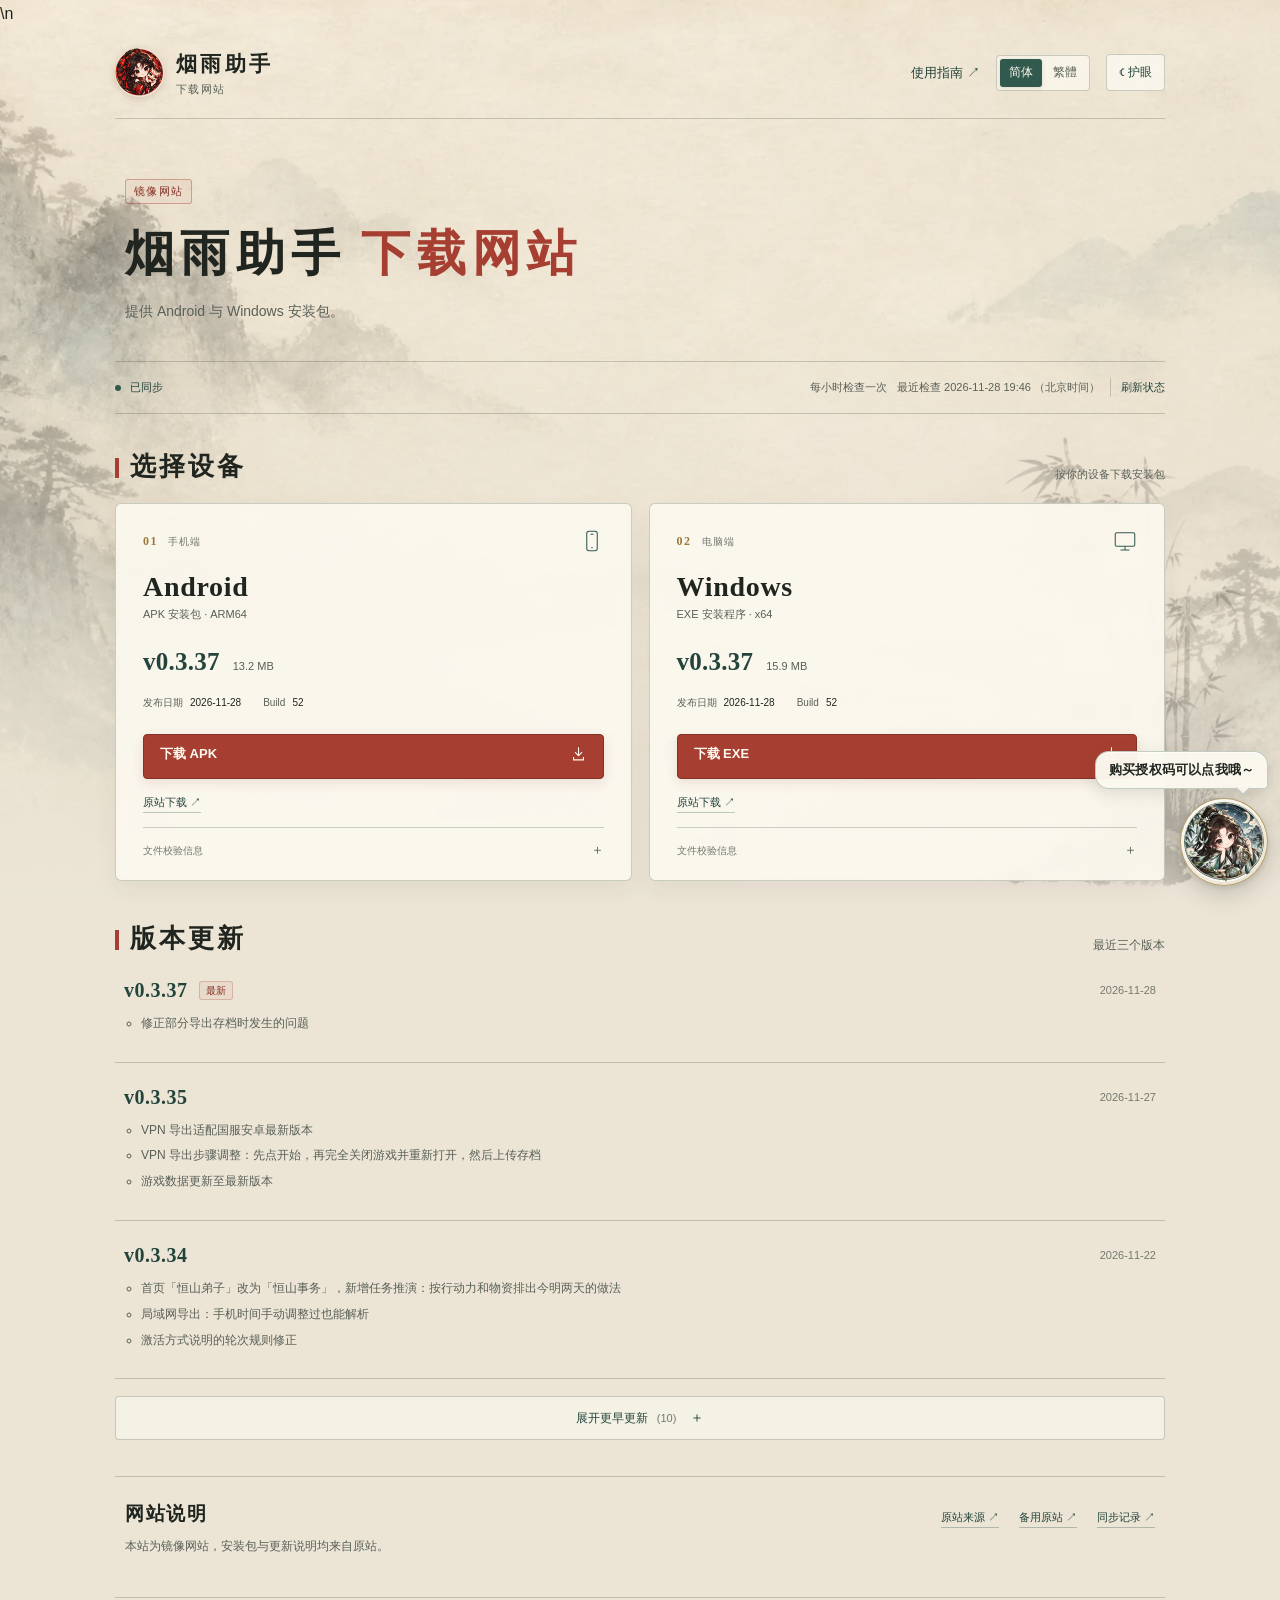
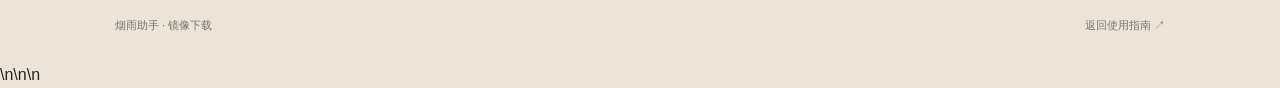
==== commit b1b0e1ab: "Update verified app downloads and sync status" ====
--- a/downloads/index.html
+++ b/downloads/index.html
@@ -16,7 +16,7 @@
 </header>
 <main class="wrap main">
 <section class="download-hero" aria-labelledby="page-title"><span class="mirror-label" data-i18n="mirrorSite">镜像网站</span><h1 id="page-title"><span data-i18n="appName">烟雨助手</span><em data-i18n="downloadSite">下载网站</em></h1><p data-i18n="intro">提供 Android 与 Windows 安装包。</p></section>
-<div class="sync-line" data-status="statusOk"><span class="sync-state"><i class="sync-dot" aria-hidden="true"></i><b id="sync-status" data-i18n="statusOk">已同步</b></span><span class="sync-info"><span class="cadence" data-i18n="hourly">每小时检查一次</span><span><span data-i18n="lastChecked">最近检查</span> <time id="checked-time">2026-11-28 19:15</time> <span data-i18n="beijingTime">（北京时间）</span></span><button class="refresh-state" id="refresh-state" type="button" data-i18n="refresh">刷新状态</button></span></div>
+<div class="sync-line" data-status="statusOk"><span class="sync-state"><i class="sync-dot" aria-hidden="true"></i><b id="sync-status" data-i18n="statusOk">已同步</b></span><span class="sync-info"><span class="cadence" data-i18n="hourly">每小时检查一次</span><span><span data-i18n="lastChecked">最近检查</span> <time id="checked-time">2026-11-28 19:46</time> <span data-i18n="beijingTime">（北京时间）</span></span><button class="refresh-state" id="refresh-state" type="button" data-i18n="refresh">刷新状态</button></span></div>
 <p class="refresh-message" id="refresh-message" role="status" hidden></p>
 <section class="download-section" id="downloads" aria-labelledby="devices-title">
   <div class="section-head"><h2 id="devices-title" data-i18n="chooseDevice">选择设备</h2><p data-i18n="platformNote">按你的设备下载安装包</p></div>
--- a/shop-float.css
+++ b/shop-float.css
@@ -1,129 +1,19 @@
 /* 烟雨助手全站闲鱼购买悬浮入口：沿用主站宣纸、松绿与古铜配色。 */
-.shop-float{
-  --shop-float-bubble-bg:rgba(251,248,239,.97);
-  --shop-float-bubble-ink:var(--ink,#20251f);
-  --shop-float-bubble-line:rgba(49,89,77,.28);
-  position:fixed;
-  z-index:120;
-  right:18px;
-  right:max(12px,env(safe-area-inset-right,0px));
-  bottom:18px;
-  bottom:max(14px,env(safe-area-inset-bottom,0px));
-  display:flex;
-  flex-direction:column;
-  align-items:flex-end;
-  gap:9px;
-  max-width:calc(100vw - 24px);
-  pointer-events:none;
-  font-family:inherit;
-}
-.shop-float__bubble,
-.shop-float__avatar-link{pointer-events:auto;-webkit-tap-highlight-color:transparent}
-.shop-float__bubble{
-  position:relative;
-  display:inline-flex;
-  align-items:center;
-  justify-content:center;
-  min-height:38px;
-  max-width:calc(100vw - 34px);
-  padding:8px 13px;
-  border:1px solid var(--shop-float-bubble-line);
-  border-radius:14px 14px 4px 14px;
-  background:var(--shop-float-bubble-bg);
-  color:var(--shop-float-bubble-ink);
-  box-shadow:0 5px 18px rgba(48,43,33,.13),inset 0 1px 0 rgba(255,255,255,.72);
-  font-size:13px;
-  font-weight:650;
-  line-height:1.45;
-  letter-spacing:.015em;
-  text-decoration:none;
-  white-space:nowrap;
-  transition:transform .2s ease,border-color .2s ease,box-shadow .2s ease;
-  animation:shop-float-bubble-in .65s cubic-bezier(.2,.75,.25,1) both;
-}
-.shop-float__bubble::after{
-  content:"";
-  position:absolute;
-  right:19px;
-  bottom:-5px;
-  width:9px;
-  height:9px;
-  background:var(--shop-float-bubble-bg);
-  border-right:1px solid var(--shop-float-bubble-line);
-  border-bottom:1px solid var(--shop-float-bubble-line);
-  transform:rotate(45deg);
-}
-.shop-float__avatar-link{
-  display:grid;
-  place-items:center;
-  width:88px;
-  height:88px;
-  padding:3px;
-  overflow:hidden;
-  border:1.5px solid rgba(154,120,56,.68);
-  border-radius:50%;
-  background:linear-gradient(145deg,#fffdf6 0%,#e8dfca 100%);
-  box-shadow:0 8px 24px rgba(40,48,40,.22),0 2px 5px rgba(40,48,40,.12),inset 0 1px 1px rgba(255,255,255,.9);
-  text-decoration:none;
-  transform:translateZ(0);
-  animation:shop-float-orb 4.8s ease-in-out infinite;
-  transition:transform .22s ease,box-shadow .22s ease;
-}
-.shop-float__avatar{
-  display:block;
-  width:100%;
-  height:100%;
-  border-radius:50%;
-  object-fit:cover;
-  object-position:center;
-}
-.shop-float__bubble:hover{
-  transform:translateY(-2px);
-  border-color:rgba(49,89,77,.58);
-  box-shadow:0 8px 22px rgba(48,43,33,.17);
-}
-.shop-float__avatar-link:hover{
-  transform:translateY(-3px) scale(1.035);
-  box-shadow:0 12px 28px rgba(40,48,40,.25),0 2px 6px rgba(40,48,40,.13),inset 0 1px 1px rgba(255,255,255,.9);
-  animation-play-state:paused;
-}
-.shop-float__bubble:focus-visible,
-.shop-float__avatar-link:focus-visible{
-  outline:3px solid rgba(49,89,77,.72);
-  outline-offset:4px;
-}
-html[data-theme="care"] .shop-float{
-  --shop-float-bubble-bg:rgba(37,43,42,.96);
-  --shop-float-bubble-ink:#e1e7df;
-  --shop-float-bubble-line:rgba(159,197,184,.38);
-}
-html[data-theme="care"] .shop-float__bubble{
-  box-shadow:0 6px 20px rgba(0,0,0,.28),inset 0 1px 0 rgba(255,255,255,.06);
-}
-html[data-theme="care"] .shop-float__avatar-link{
-  border-color:rgba(177,194,166,.76);
-  background:linear-gradient(145deg,#e7e6d8 0%,#aebcaf 100%);
-  box-shadow:0 8px 24px rgba(0,0,0,.34),0 2px 5px rgba(0,0,0,.2);
-}
-@keyframes shop-float-orb{
-  0%,100%{transform:translateY(0)}
-  50%{transform:translateY(-4px)}
-}
-@keyframes shop-float-bubble-in{
-  from{opacity:0;transform:translateY(7px) scale(.97)}
-  to{opacity:1;transform:translateY(0) scale(1)}
-}
-@media(max-width:700px){
-  .shop-float{right:12px;right:max(10px,env(safe-area-inset-right,0px));bottom:14px;bottom:max(12px,env(safe-area-inset-bottom,0px));gap:7px}
-  .shop-float__avatar-link{width:72px;height:72px;padding:2.5px}
-  .shop-float__bubble{min-height:34px;padding:7px 10px;font-size:12px;border-radius:12px 12px 4px 12px}
-  .shop-float__bubble::after{right:16px}
-}
-@media(max-width:360px){
-  .shop-float__avatar-link{width:66px;height:66px}
-  .shop-float__bubble{font-size:11px;padding:6px 9px}
-}
-@media(prefers-reduced-motion:reduce){
-  .shop-float__avatar-link,.shop-float__bubble{animation:none!important;transition:none!important}
-}
+.shop-float{--shop-float-bubble-bg:rgba(251,248,239,.97);--shop-float-bubble-ink:var(--ink,#20251f);--shop-float-bubble-line:rgba(49,89,77,.28);position:fixed;z-index:120;right:18px;right:max(12px,env(safe-area-inset-right,0px));bottom:18px;bottom:max(14px,env(safe-area-inset-bottom,0px));display:flex;flex-direction:column;align-items:flex-end;gap:9px;max-width:calc(100vw - 24px);pointer-events:none;font-family:inherit}
+.shop-float__bubble,.shop-float__avatar-link{pointer-events:auto;-webkit-tap-highlight-color:transparent}
+.shop-float__bubble{position:relative;display:inline-flex;align-items:center;justify-content:center;min-height:38px;max-width:calc(100vw - 34px);padding:8px 13px;border:1px solid var(--shop-float-bubble-line);border-radius:14px 14px 4px 14px;background:var(--shop-float-bubble-bg);color:var(--shop-float-bubble-ink);box-shadow:0 5px 18px rgba(48,43,33,.13),inset 0 1px 0 rgba(255,255,255,.72);font-size:13px;font-weight:650;line-height:1.45;letter-spacing:.015em;text-decoration:none;white-space:nowrap;transition:transform .2s ease,border-color .2s ease,box-shadow .2s ease;animation:shop-float-bubble-in .65s cubic-bezier(.2,.75,.25,1) both}
+.shop-float__bubble::after{content:"";position:absolute;right:19px;bottom:-5px;width:9px;height:9px;background:var(--shop-float-bubble-bg);border-right:1px solid var(--shop-float-bubble-line);border-bottom:1px solid var(--shop-float-bubble-line);transform:rotate(45deg)}
+.shop-float__avatar-link{display:grid;place-items:center;width:88px;height:88px;padding:3px;overflow:hidden;border:1.5px solid rgba(154,120,56,.68);border-radius:50%;background:linear-gradient(145deg,#fffdf6 0%,#e8dfca 100%);box-shadow:0 8px 24px rgba(40,48,40,.22),0 2px 5px rgba(40,48,40,.12),inset 0 1px 1px rgba(255,255,255,.9);text-decoration:none;transform:translateZ(0);animation:shop-float-orb 4.8s ease-in-out infinite;transition:transform .22s ease,box-shadow .22s ease}
+.shop-float__avatar{display:block;width:100%;height:100%;border-radius:50%;object-fit:cover;object-position:center}
+.shop-float__bubble:hover{transform:translateY(-2px);border-color:rgba(49,89,77,.58);box-shadow:0 8px 22px rgba(48,43,33,.17)}
+.shop-float__avatar-link:hover{transform:translateY(-3px) scale(1.035);box-shadow:0 12px 28px rgba(40,48,40,.25),0 2px 6px rgba(40,48,40,.13),inset 0 1px 1px rgba(255,255,255,.9);animation-play-state:paused}
+.shop-float__bubble:focus-visible,.shop-float__avatar-link:focus-visible{outline:3px solid rgba(49,89,77,.72);outline-offset:4px}
+html[data-theme="care"] .shop-float{--shop-float-bubble-bg:rgba(37,43,42,.96);--shop-float-bubble-ink:#e1e7df;--shop-float-bubble-line:rgba(159,197,184,.38)}
+html[data-theme="care"] .shop-float__bubble{box-shadow:0 6px 20px rgba(0,0,0,.28),inset 0 1px 0 rgba(255,255,255,.06)}
+html[data-theme="care"] .shop-float__avatar-link{border-color:rgba(177,194,166,.76);background:linear-gradient(145deg,#e7e6d8 0%,#aebcaf 100%);box-shadow:0 8px 24px rgba(0,0,0,.34),0 2px 5px rgba(0,0,0,.2)}
+@keyframes shop-float-orb{0%,100%{transform:translateY(0)}50%{transform:translateY(-4px)}}
+@keyframes shop-float-bubble-in{from{opacity:0;transform:translateY(7px) scale(.97)}to{opacity:1;transform:translateY(0) scale(1)}}
+@media(max-width:700px){.shop-float{right:12px;right:max(10px,env(safe-area-inset-right,0px));bottom:14px;bottom:max(12px,env(safe-area-inset-bottom,0px));gap:7px}.shop-float__avatar-link{width:72px;height:72px;padding:2.5px}.shop-float__bubble{min-height:34px;padding:7px 10px;font-size:12px;border-radius:12px 12px 4px 12px}.shop-float__bubble::after{right:16px}}
+@media(max-width:360px){.shop-float__avatar-link{width:66px;height:66px}.shop-float__bubble{font-size:11px;padding:6px 9px}}
+@media(prefers-reduced-motion:reduce){.shop-float__avatar-link,.shop-float__bubble{animation:none!important;transition:none!important}}
 @media print{.shop-float{display:none!important}}
